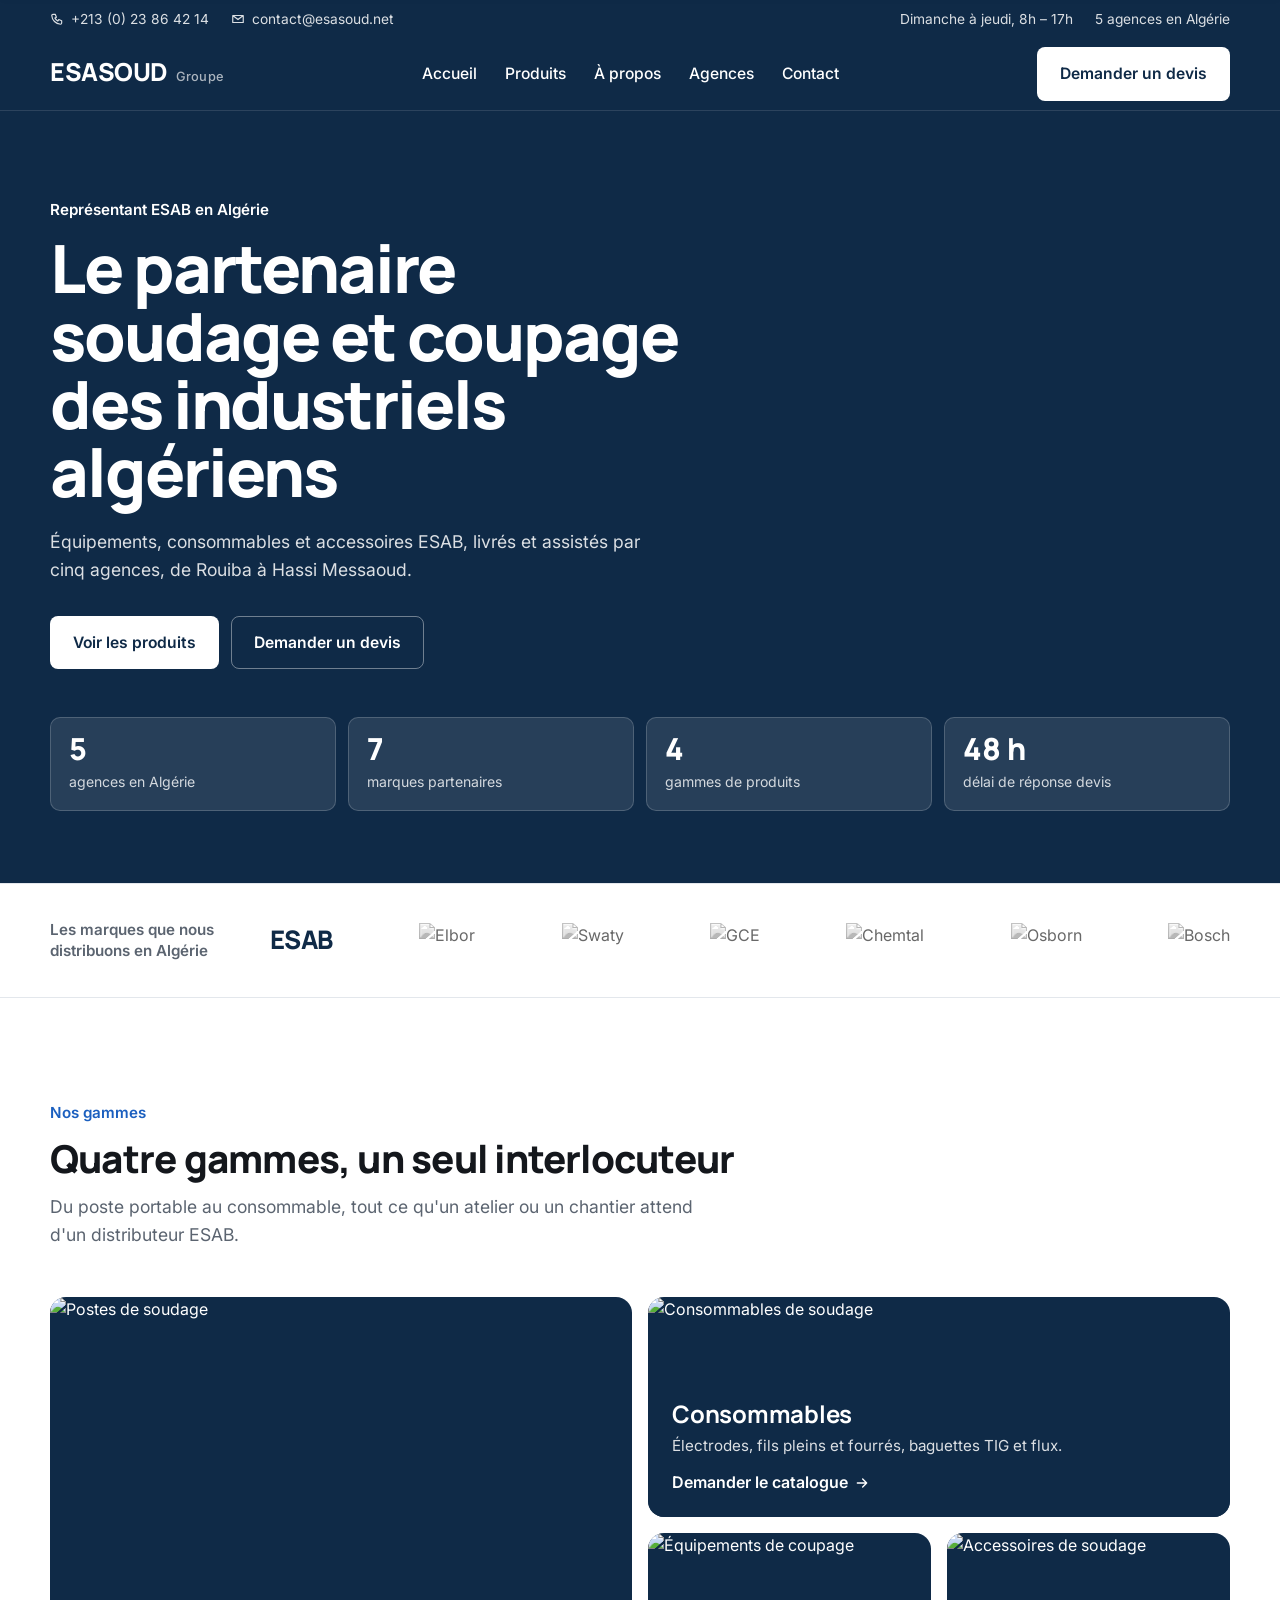
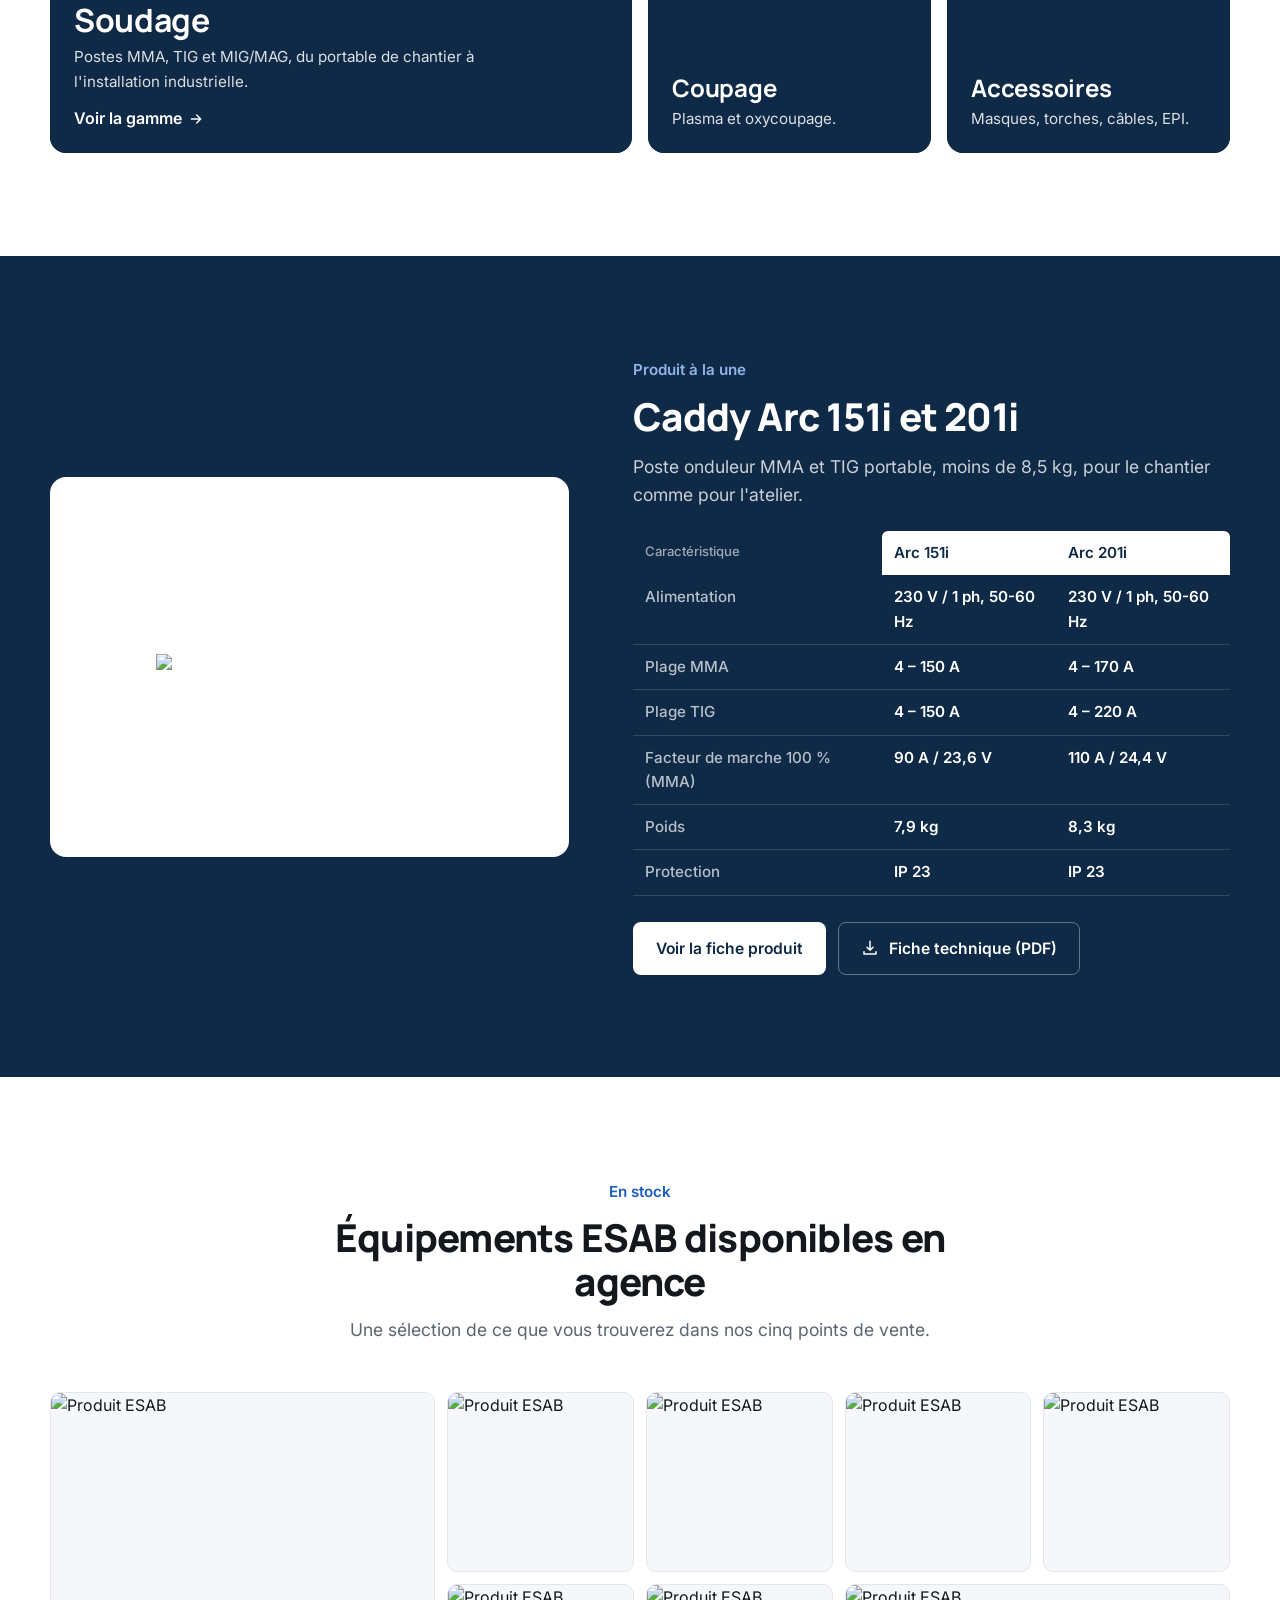
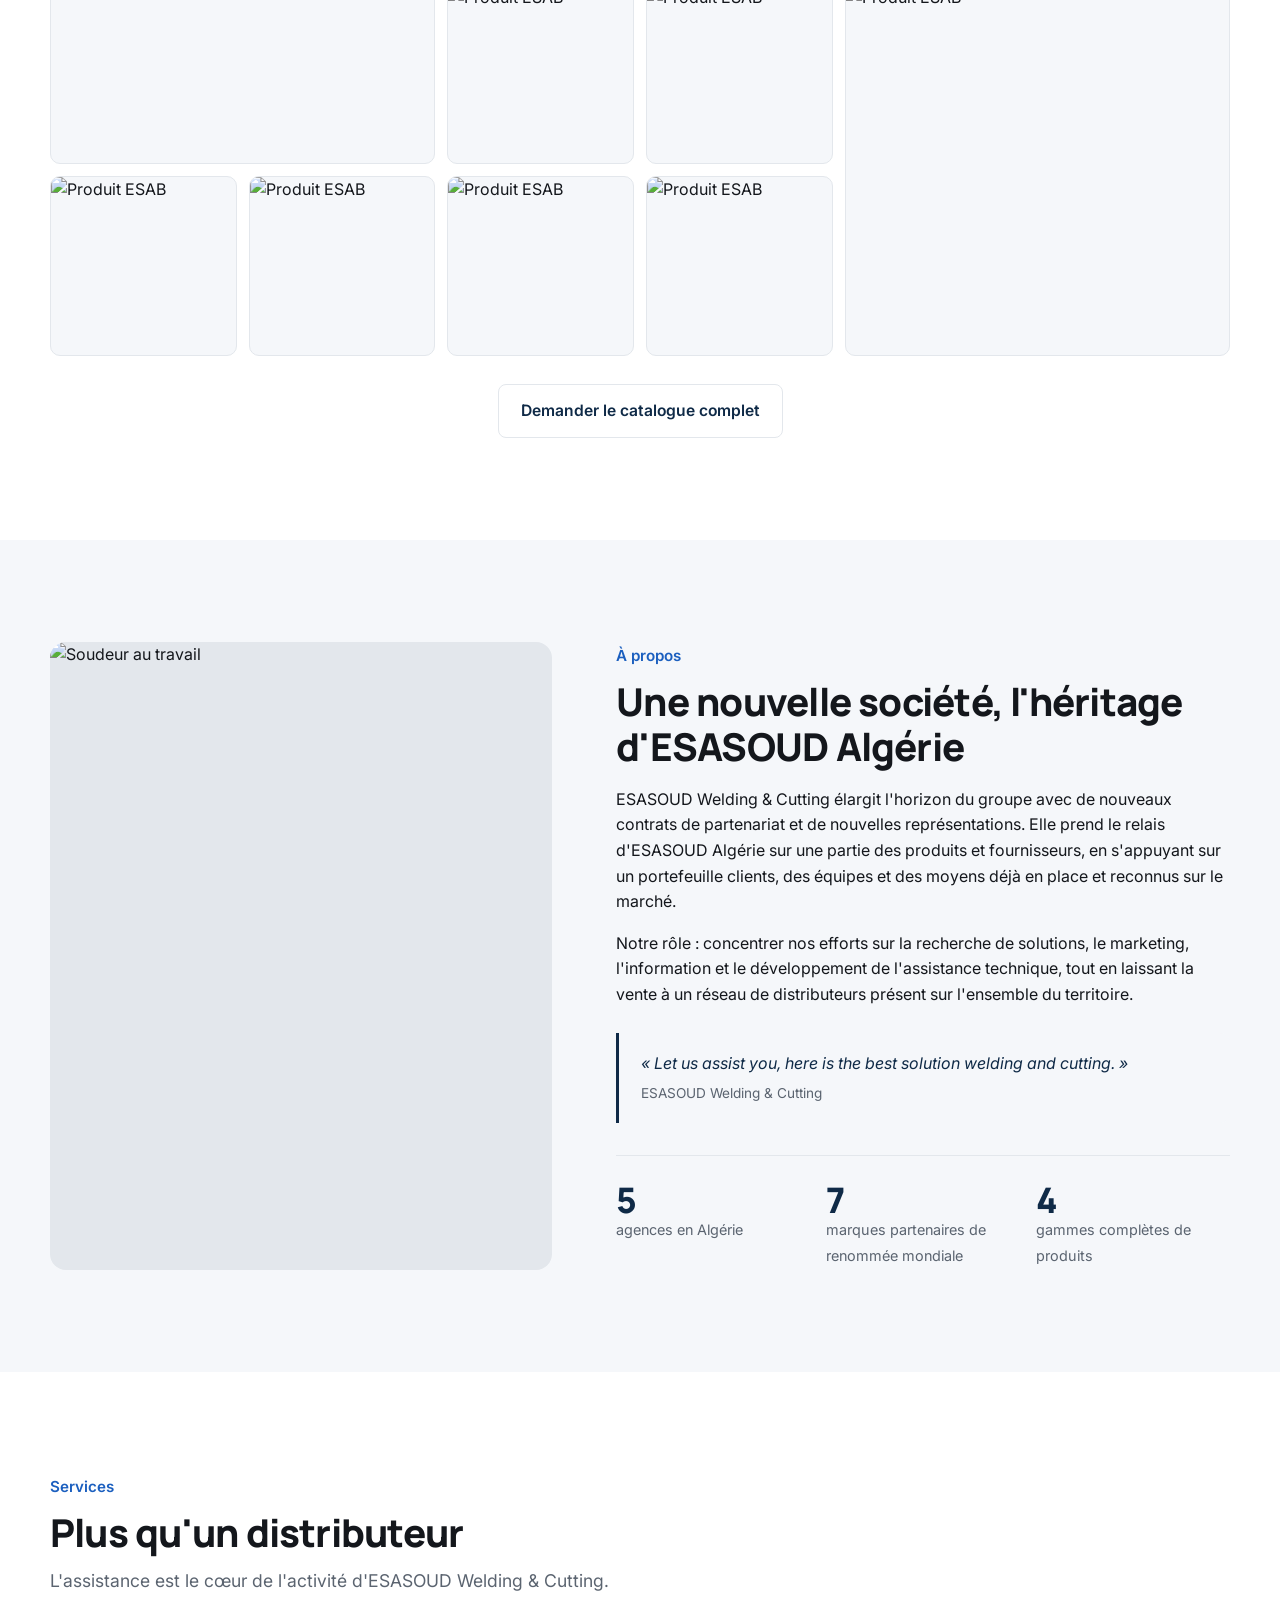
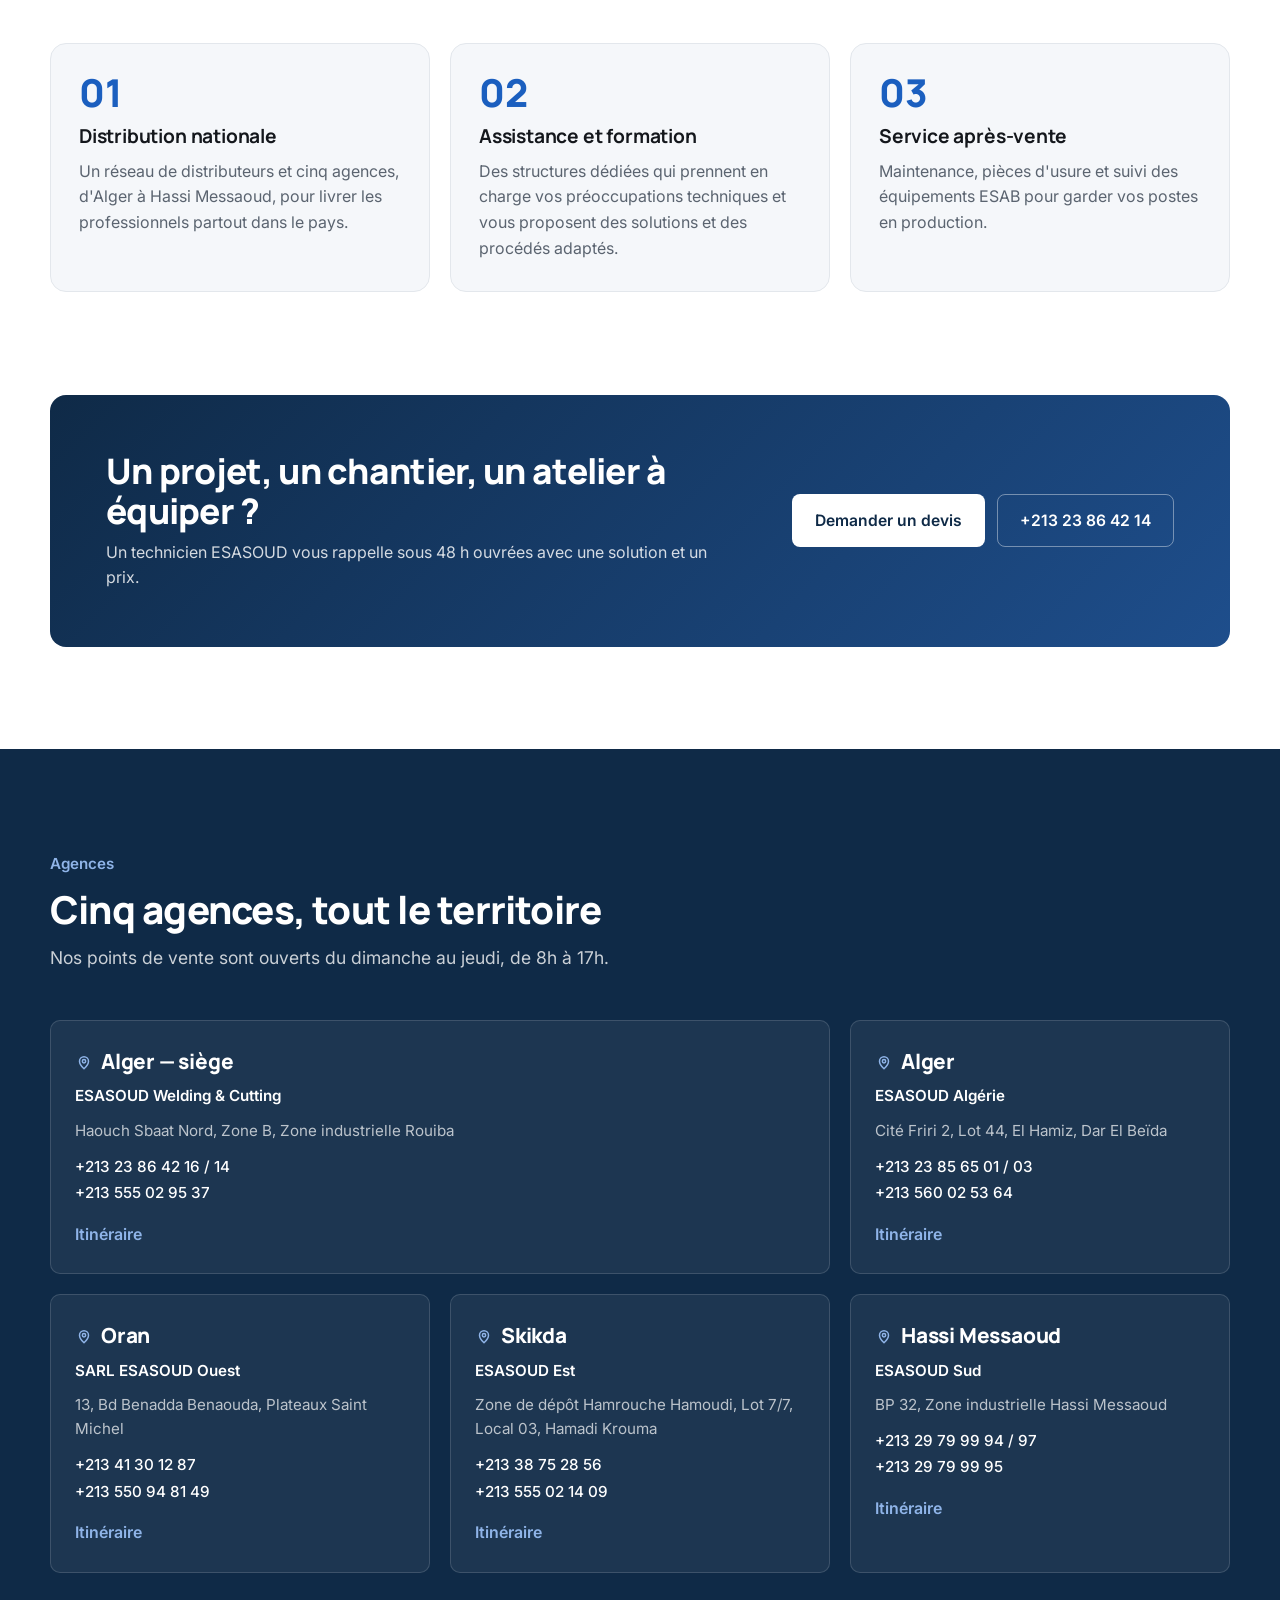
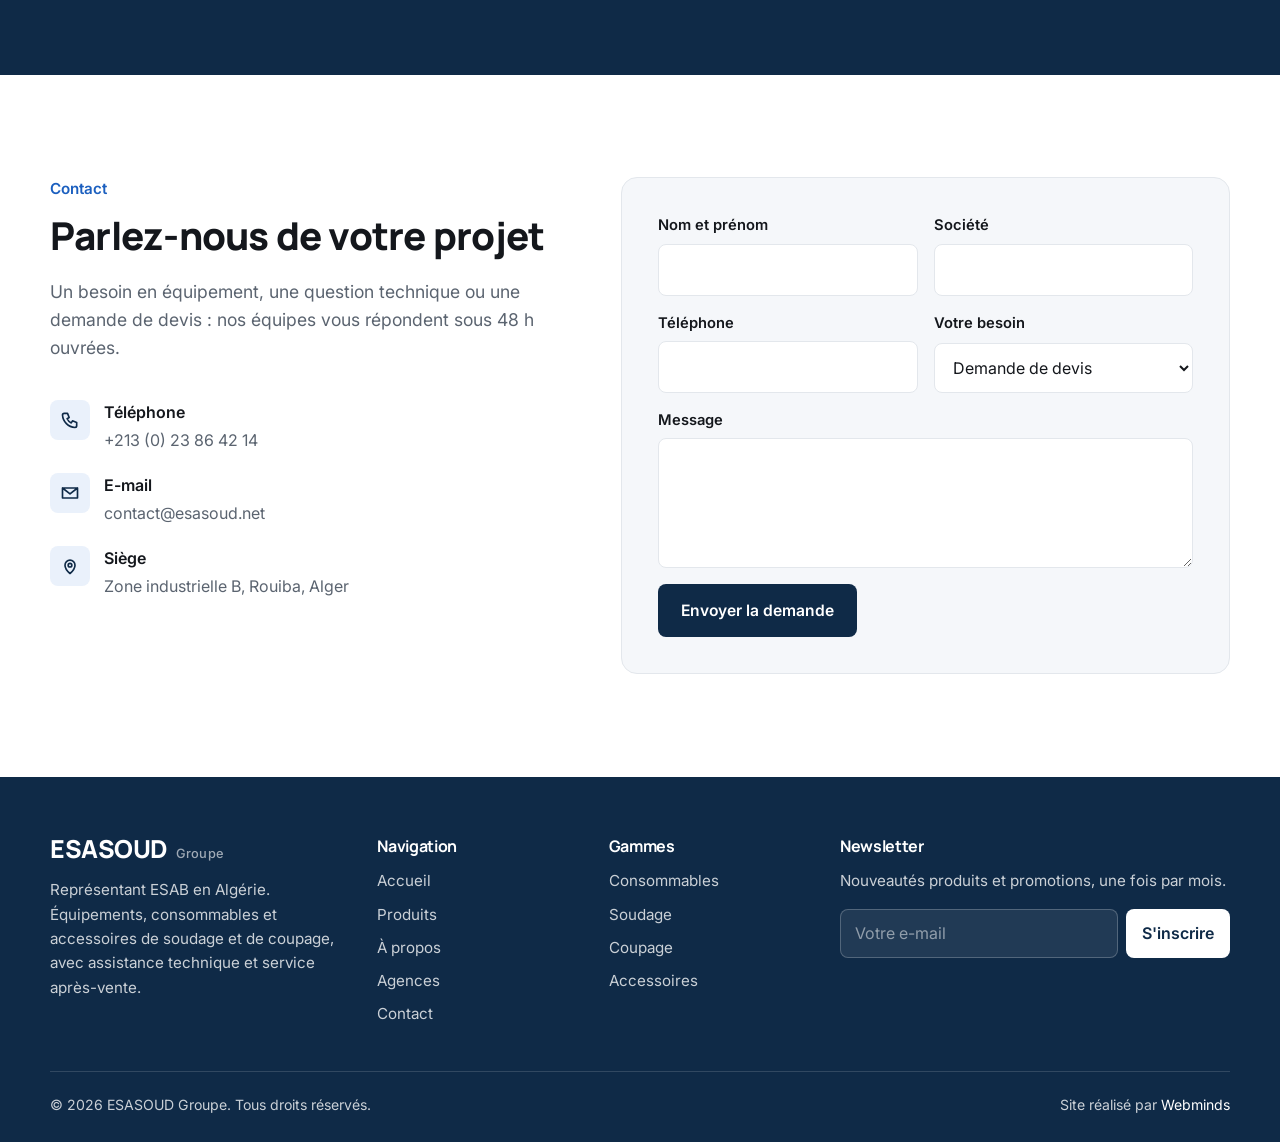
==== index.html @ 7c303739 "Maquette V2 ESASOUD — hero plein écran, bento, contraste" ====
<!DOCTYPE html>
<html lang="fr">
<head>
  <meta charset="UTF-8">
  <meta name="viewport" content="width=device-width, initial-scale=1">
  <meta name="referrer" content="no-referrer">
  <title>ESASOUD Welding &amp; Cutting — Représentant ESAB en Algérie</title>
  <meta name="description" content="ESASOUD Welding & Cutting, représentant ESAB en Algérie : équipements, consommables et accessoires de soudage et de coupage. Cinq agences à Alger, Oran, Skikda et Hassi Messaoud.">
  <link rel="preconnect" href="https://fonts.googleapis.com">
  <link rel="preconnect" href="https://fonts.gstatic.com" crossorigin>
  <link href="https://fonts.googleapis.com/css2?family=Manrope:wght@600;700;800&family=Inter:wght@400;500;600&display=swap" rel="stylesheet">
  <link rel="stylesheet" href="assets/css/style.css">
</head>
<body>

  <!-- Top bar -->
  <div class="topbar">
    <div class="container">
      <div class="topbar-left">
        <a href="tel:+21323864214">
          <svg viewBox="0 0 24 24"><path d="M5 4h4l2 5-2.5 1.5a11 11 0 0 0 5 5L15 13l5 2v4a2 2 0 0 1-2 2A16 16 0 0 1 3 6a2 2 0 0 1 2-2z"/></svg>
          +213 (0) 23 86 42 14
        </a>
        <a class="hide-m" href="mailto:contact@esasoud.net">
          <svg viewBox="0 0 24 24"><path d="M3 6h18v12H3z M3 6l9 7 9-7"/></svg>
          contact@esasoud.net
        </a>
      </div>
      <div class="topbar-right">
        <span>Dimanche à jeudi, 8h – 17h</span>
        <a href="#agences">5 agences en Algérie</a>
      </div>
    </div>
  </div>

  <!-- Navigation -->
  <header class="nav nav-over" id="nav">
    <div class="container">
      <a class="brand" href="#top">
        <span class="brand-name">ESASOUD</span>
        <span class="brand-tag">Groupe</span>
      </a>
      <ul class="nav-links">
        <li><a href="#top">Accueil</a></li>
        <li><a href="#produits">Produits</a></li>
        <li><a href="#apropos">À propos</a></li>
        <li><a href="#agences">Agences</a></li>
        <li><a href="#contact">Contact</a></li>
      </ul>
      <a class="btn btn-primary nav-cta" href="#contact">Demander un devis</a>
      <button class="burger" id="burger" aria-label="Ouvrir le menu" aria-expanded="false">
        <svg viewBox="0 0 24 24" fill="none" stroke="currentColor" stroke-width="2" stroke-linecap="round"><path d="M4 7h16M4 12h16M4 17h16"/></svg>
      </button>
    </div>
  </header>

  <main id="top">

    <!-- Hero -->
    <section class="hero-full">
      <div class="bg" aria-hidden="true"></div>
      <div class="container hero-reveal">
        <p class="eyebrow">Représentant ESAB en Algérie</p>
        <h1>Le partenaire soudage et coupage des industriels algériens</h1>
        <p class="lead">Équipements, consommables et accessoires ESAB, livrés et assistés par cinq agences, de Rouiba à Hassi Messaoud.</p>
        <div class="hero-actions">
          <a class="btn btn-primary" style="background:#fff;color:var(--navy)" href="#produits">Voir les produits</a>
          <a class="btn btn-outline" style="background:transparent;color:#fff;border-color:rgba(255,255,255,.4)" href="#contact">Demander un devis</a>
        </div>
        <div class="hero-stats">
          <div><strong>5</strong><span>agences en Algérie</span></div>
          <div><strong>7</strong><span>marques partenaires</span></div>
          <div><strong>4</strong><span>gammes de produits</span></div>
          <div><strong>48 h</strong><span>délai de réponse devis</span></div>
        </div>
      </div>
    </section>

    <!-- Brands -->
    <section class="brands" aria-label="Marques distribuées">
      <div class="container">
        <p class="brands-title">Les marques que nous distribuons en Algérie</p>
        <div class="brands-logos">
          <span class="brand-esab">ESAB</span>
          <img src="https://www.esasoud.net/images/partners/elborlogo.png" alt="Elbor" loading="lazy" referrerpolicy="no-referrer">
          <img src="https://www.esasoud.net/images/partners/swaty.png" alt="Swaty" loading="lazy" referrerpolicy="no-referrer">
          <img src="https://www.esasoud.net/images/partners/gce.png" alt="GCE" loading="lazy" referrerpolicy="no-referrer">
          <img src="https://www.esasoud.net/images/partners/chemtal.png" alt="Chemtal" loading="lazy" referrerpolicy="no-referrer">
          <img src="https://www.esasoud.net/images/partners/osborn.png" alt="Osborn" loading="lazy" referrerpolicy="no-referrer">
          <img src="https://www.esasoud.net/images/partners/bosch.png" alt="Bosch" loading="lazy" referrerpolicy="no-referrer">
        </div>
      </div>
    </section>

    <!-- Product ranges -->
    <section class="section" id="produits">
      <div class="container">
        <div class="section-head">
          <p class="eyebrow">Nos gammes</p>
          <h2>Quatre gammes, un seul interlocuteur</h2>
          <p class="lead">Du poste portable au consommable, tout ce qu'un atelier ou un chantier attend d'un distributeur ESAB.</p>
        </div>
        <div class="bento">
          <a class="tile tile-lg" href="produit.html">
            <img src="https://www.esasoud.net/components/com_jshopping/files/img_categories/soudage.jpg" alt="Postes de soudage" loading="lazy" referrerpolicy="no-referrer">
            <div class="tile-body">
              <h3>Soudage</h3>
              <p>Postes MMA, TIG et MIG/MAG, du portable de chantier à l'installation industrielle.</p>
              <span class="link">Voir la gamme <svg viewBox="0 0 24 24" fill="none" stroke="currentColor" stroke-width="2" stroke-linecap="round" stroke-linejoin="round"><path d="M5 12h14m-6-6 6 6-6 6"/></svg></span>
            </div>
          </a>
          <a class="tile tile-w" href="#contact">
            <img src="https://www.esasoud.net/components/com_jshopping/files/img_categories/consomable.jpg" alt="Consommables de soudage" loading="lazy" referrerpolicy="no-referrer">
            <div class="tile-body">
              <h3>Consommables</h3>
              <p>Électrodes, fils pleins et fourrés, baguettes TIG et flux.</p>
              <span class="link">Demander le catalogue <svg viewBox="0 0 24 24" fill="none" stroke="currentColor" stroke-width="2" stroke-linecap="round" stroke-linejoin="round"><path d="M5 12h14m-6-6 6 6-6 6"/></svg></span>
            </div>
          </a>
          <a class="tile" href="#contact">
            <img src="https://www.esasoud.net/components/com_jshopping/files/img_categories/coupage.jpg" alt="Équipements de coupage" loading="lazy" referrerpolicy="no-referrer">
            <div class="tile-body">
              <h3>Coupage</h3>
              <p>Plasma et oxycoupage.</p>
            </div>
          </a>
          <a class="tile" href="#contact">
            <img src="https://www.esasoud.net/components/com_jshopping/files/img_categories/accesoires.jpg" alt="Accessoires de soudage" loading="lazy" referrerpolicy="no-referrer">
            <div class="tile-body">
              <h3>Accessoires</h3>
              <p>Masques, torches, câbles, EPI.</p>
            </div>
          </a>
        </div>
      </div>
    </section>

    <!-- Featured product -->
    <section class="section section-dark featured">
      <div class="container featured-grid">
        <div class="featured-img">
          <img src="https://www.esasoud.net/components/com_jshopping/files/img_products/902474_Caddy_Arc_151i.jpg" alt="Poste de soudage ESAB Caddy Arc 151i" loading="lazy" referrerpolicy="no-referrer">
        </div>
        <div>
          <p class="eyebrow">Produit à la une</p>
          <h2>Caddy Arc 151i et 201i</h2>
          <p class="lead">Poste onduleur MMA et TIG portable, moins de 8,5 kg, pour le chantier comme pour l'atelier.</p>
          <table class="spec">
            <thead>
              <tr><th>Caractéristique</th><th>Arc 151i</th><th>Arc 201i</th></tr>
            </thead>
            <tbody>
              <tr><th>Alimentation</th><td>230 V / 1 ph, 50-60 Hz</td><td>230 V / 1 ph, 50-60 Hz</td></tr>
              <tr><th>Plage MMA</th><td>4 – 150 A</td><td>4 – 170 A</td></tr>
              <tr><th>Plage TIG</th><td>4 – 150 A</td><td>4 – 220 A</td></tr>
              <tr><th>Facteur de marche 100 % (MMA)</th><td>90 A / 23,6 V</td><td>110 A / 24,4 V</td></tr>
              <tr><th>Poids</th><td>7,9 kg</td><td>8,3 kg</td></tr>
              <tr><th>Protection</th><td>IP 23</td><td>IP 23</td></tr>
            </tbody>
          </table>
          <div class="featured-actions">
            <a class="btn btn-primary" href="produit.html">Voir la fiche produit</a>
            <a class="btn btn-outline" href="https://www.esasoud.net/components/com_jshopping/files/demo_products/Caddy____Arc_151i_201i.pdf" target="_blank" rel="noopener">
              <svg viewBox="0 0 24 24" fill="none" stroke="currentColor" stroke-width="2" stroke-linecap="round" stroke-linejoin="round"><path d="M12 3v12m0 0-4-4m4 4 4-4M4 17v3h16v-3"/></svg>
              Fiche technique (PDF)
            </a>
          </div>
        </div>
      </div>
    </section>

    <!-- Gallery -->
    <section class="section" aria-label="Galerie produits">
      <div class="container">
        <div class="section-head center">
          <p class="eyebrow">En stock</p>
          <h2>Équipements ESAB disponibles en agence</h2>
          <p class="lead">Une sélection de ce que vous trouverez dans nos cinq points de vente.</p>
        </div>
        <div class="mosaic">
          <figure class="big"><img src="https://www.esasoud.net/images/cobalt_thumbs/gallery23-44/727/8cc1994dde069571bfe5edf1e7822185.jpg" alt="Produit ESAB" loading="lazy" referrerpolicy="no-referrer"></figure>
          <figure><img src="https://www.esasoud.net/images/cobalt_thumbs/gallery23-44/727/133dc45d6c6a6ee8ace3fd6c18f0c79e.jpg" alt="Produit ESAB" loading="lazy" referrerpolicy="no-referrer"></figure>
          <figure><img src="https://www.esasoud.net/images/cobalt_thumbs/gallery23-43/727/62448a01125cebccfa3512491a345da9.jpg" alt="Produit ESAB" loading="lazy" referrerpolicy="no-referrer"></figure>
          <figure><img src="https://www.esasoud.net/images/cobalt_thumbs/gallery23-43/727/14f0c92ade7d754a98d2b6ddd4fe560a.jpg" alt="Produit ESAB" loading="lazy" referrerpolicy="no-referrer"></figure>
          <figure><img src="https://www.esasoud.net/images/cobalt_thumbs/gallery23-42/727/c9e61645f3f740197afa7fb17bf3d3ad.jpg" alt="Produit ESAB" loading="lazy" referrerpolicy="no-referrer"></figure>
          <figure><img src="https://www.esasoud.net/images/cobalt_thumbs/gallery23-42/727/a46d465cb53412b43c73d9c793083875.jpg" alt="Produit ESAB" loading="lazy" referrerpolicy="no-referrer"></figure>
          <figure><img src="https://www.esasoud.net/images/cobalt_thumbs/gallery23-41/727/d5d9d0e4068673aee603250d1eb43af8.jpg" alt="Produit ESAB" loading="lazy" referrerpolicy="no-referrer"></figure>
          <figure class="big"><img src="https://www.esasoud.net/images/cobalt_thumbs/gallery23-41/727/6479eff8244e3eeb793efa29559f45f7.png" alt="Produit ESAB" loading="lazy" referrerpolicy="no-referrer"></figure>
          <figure><img src="https://www.esasoud.net/images/cobalt_thumbs/gallery23-40/727/49633121e88e2125a7069937885d5163.jpg" alt="Produit ESAB" loading="lazy" referrerpolicy="no-referrer"></figure>
          <figure><img src="https://www.esasoud.net/images/cobalt_thumbs/gallery23-40/727/4510067e63319389d8587e2cb12d4346.jpg" alt="Produit ESAB" loading="lazy" referrerpolicy="no-referrer"></figure>
          <figure><img src="https://www.esasoud.net/images/cobalt_thumbs/gallery23-39/727/fb04791e435ada34da98c5ca40642149.jpg" alt="Produit ESAB" loading="lazy" referrerpolicy="no-referrer"></figure>
          <figure><img src="https://www.esasoud.net/images/cobalt_thumbs/gallery23-39/727/20e17d247276908ce9c879c785afad72.jpg" alt="Produit ESAB" loading="lazy" referrerpolicy="no-referrer"></figure>
        </div>
        <div class="gallery-more"><a class="btn btn-outline" href="#contact">Demander le catalogue complet</a></div>
      </div>
    </section>

    <!-- About -->
    <section class="section section-alt" id="apropos">
      <div class="container about-grid">
        <div class="about-media">
          <img src="https://www.esasoud.net/images/welding_1.jpg" alt="Soudeur au travail" loading="lazy" referrerpolicy="no-referrer">
        </div>
        <div class="about-text">
          <p class="eyebrow">À propos</p>
          <h2>Une nouvelle société, l'héritage d'ESASOUD Algérie</h2>
          <p>ESASOUD Welding &amp; Cutting élargit l'horizon du groupe avec de nouveaux contrats de partenariat et de nouvelles représentations. Elle prend le relais d'ESASOUD Algérie sur une partie des produits et fournisseurs, en s'appuyant sur un portefeuille clients, des équipes et des moyens déjà en place et reconnus sur le marché.</p>
          <p>Notre rôle : concentrer nos efforts sur la recherche de solutions, le marketing, l'information et le développement de l'assistance technique, tout en laissant la vente à un réseau de distributeurs présent sur l'ensemble du territoire.</p>
          <blockquote class="about-quote">
            « Let us assist you, here is the best solution welding and cutting. »
            <span>ESASOUD Welding &amp; Cutting</span>
          </blockquote>
          <div class="about-facts">
            <div><strong>5</strong><span>agences en Algérie</span></div>
            <div><strong>7</strong><span>marques partenaires de renommée mondiale</span></div>
            <div><strong>4</strong><span>gammes complètes de produits</span></div>
          </div>
        </div>
      </div>
    </section>

    <!-- Services -->
    <section class="section">
      <div class="container">
        <div class="section-head">
          <p class="eyebrow">Services</p>
          <h2>Plus qu'un distributeur</h2>
          <p class="lead">L'assistance est le cœur de l'activité d'ESASOUD Welding &amp; Cutting.</p>
        </div>
        <div class="services-v2">
          <div class="service-v2">
            <div class="num">01</div>
            <h3>Distribution nationale</h3>
            <p>Un réseau de distributeurs et cinq agences, d'Alger à Hassi Messaoud, pour livrer les professionnels partout dans le pays.</p>
          </div>
          <div class="service-v2">
            <div class="num">02</div>
            <h3>Assistance et formation</h3>
            <p>Des structures dédiées qui prennent en charge vos préoccupations techniques et vous proposent des solutions et des procédés adaptés.</p>
          </div>
          <div class="service-v2">
            <div class="num">03</div>
            <h3>Service après-vente</h3>
            <p>Maintenance, pièces d'usure et suivi des équipements ESAB pour garder vos postes en production.</p>
          </div>
        </div>
      </div>
    </section>

    <section class="section" style="padding-top:0">
      <div class="container">
        <div class="cta-band">
          <div>
            <h2>Un projet, un chantier, un atelier à équiper ?</h2>
            <p>Un technicien ESASOUD vous rappelle sous 48 h ouvrées avec une solution et un prix.</p>
          </div>
          <div class="actions">
            <a class="btn btn-primary" href="#contact">Demander un devis</a>
            <a class="btn btn-outline" href="tel:+21323864214">+213 23 86 42 14</a>
          </div>
        </div>
      </div>
    </section>

    <!-- Agences -->
    <section class="section section-dark" id="agences">
      <div class="container">
        <div class="section-head">
          <p class="eyebrow">Agences</p>
          <h2>Cinq agences, tout le territoire</h2>
          <p class="lead">Nos points de vente sont ouverts du dimanche au jeudi, de 8h à 17h.</p>
        </div>
        <div class="agences-grid">
          <div class="card agence agence-hq">
            <div class="agence-city"><svg viewBox="0 0 24 24"><path d="M12 21s-6-5.2-6-10a6 6 0 0 1 12 0c0 4.8-6 10-6 10z"/><circle cx="12" cy="11" r="2.2"/></svg>Alger — siège</div>
            <div class="agence-name">ESASOUD Welding &amp; Cutting</div>
            <address>Haouch Sbaat Nord, Zone B, Zone industrielle Rouiba</address>
            <div class="agence-tel">
              <a href="tel:+21323864216">+213 23 86 42 16 / 14</a>
              <a href="tel:+213555029537">+213 555 02 95 37</a>
            </div>
            <a class="link" href="https://www.google.com/maps/search/?api=1&query=Zone+industrielle+Rouiba+Alger" target="_blank" rel="noopener">Itinéraire</a>
          </div>
          <div class="card agence">
            <div class="agence-city"><svg viewBox="0 0 24 24"><path d="M12 21s-6-5.2-6-10a6 6 0 0 1 12 0c0 4.8-6 10-6 10z"/><circle cx="12" cy="11" r="2.2"/></svg>Alger</div>
            <div class="agence-name">ESASOUD Algérie</div>
            <address>Cité Friri 2, Lot 44, El Hamiz, Dar El Beïda</address>
            <div class="agence-tel">
              <a href="tel:+21323856501">+213 23 85 65 01 / 03</a>
              <a href="tel:+213560025364">+213 560 02 53 64</a>
            </div>
            <a class="link" href="https://www.google.com/maps/search/?api=1&query=El+Hamiz+Dar+El+Beida+Alger" target="_blank" rel="noopener">Itinéraire</a>
          </div>
          <div class="card agence">
            <div class="agence-city"><svg viewBox="0 0 24 24"><path d="M12 21s-6-5.2-6-10a6 6 0 0 1 12 0c0 4.8-6 10-6 10z"/><circle cx="12" cy="11" r="2.2"/></svg>Oran</div>
            <div class="agence-name">SARL ESASOUD Ouest</div>
            <address>13, Bd Benadda Benaouda, Plateaux Saint Michel</address>
            <div class="agence-tel">
              <a href="tel:+21341301287">+213 41 30 12 87</a>
              <a href="tel:+213550948149">+213 550 94 81 49</a>
            </div>
            <a class="link" href="https://www.google.com/maps/search/?api=1&query=Bd+Benadda+Benaouda+Oran" target="_blank" rel="noopener">Itinéraire</a>
          </div>
          <div class="card agence">
            <div class="agence-city"><svg viewBox="0 0 24 24"><path d="M12 21s-6-5.2-6-10a6 6 0 0 1 12 0c0 4.8-6 10-6 10z"/><circle cx="12" cy="11" r="2.2"/></svg>Skikda</div>
            <div class="agence-name">ESASOUD Est</div>
            <address>Zone de dépôt Hamrouche Hamoudi, Lot 7/7, Local 03, Hamadi Krouma</address>
            <div class="agence-tel">
              <a href="tel:+21338752856">+213 38 75 28 56</a>
              <a href="tel:+213555021409">+213 555 02 14 09</a>
            </div>
            <a class="link" href="https://www.google.com/maps/search/?api=1&query=Hamadi+Krouma+Skikda" target="_blank" rel="noopener">Itinéraire</a>
          </div>
          <div class="card agence">
            <div class="agence-city"><svg viewBox="0 0 24 24"><path d="M12 21s-6-5.2-6-10a6 6 0 0 1 12 0c0 4.8-6 10-6 10z"/><circle cx="12" cy="11" r="2.2"/></svg>Hassi Messaoud</div>
            <div class="agence-name">ESASOUD Sud</div>
            <address>BP 32, Zone industrielle Hassi Messaoud</address>
            <div class="agence-tel">
              <a href="tel:+21329799994">+213 29 79 99 94 / 97</a>
              <a href="tel:+21329799995">+213 29 79 99 95</a>
            </div>
            <a class="link" href="https://www.google.com/maps/search/?api=1&query=Zone+industrielle+Hassi+Messaoud" target="_blank" rel="noopener">Itinéraire</a>
          </div>
        </div>
      </div>
    </section>

    <!-- Contact -->
    <section class="section" id="contact">
      <div class="container contact-grid">
        <div class="contact-info">
          <div>
            <p class="eyebrow">Contact</p>
            <h2>Parlez-nous de votre projet</h2>
          </div>
          <p class="lead">Un besoin en équipement, une question technique ou une demande de devis : nos équipes vous répondent sous 48 h ouvrées.</p>
          <div class="contact-line">
            <div class="icon"><svg viewBox="0 0 24 24"><path d="M5 4h4l2 5-2.5 1.5a11 11 0 0 0 5 5L15 13l5 2v4a2 2 0 0 1-2 2A16 16 0 0 1 3 6a2 2 0 0 1 2-2z"/></svg></div>
            <div><strong>Téléphone</strong><a href="tel:+21323864214">+213 (0) 23 86 42 14</a></div>
          </div>
          <div class="contact-line">
            <div class="icon"><svg viewBox="0 0 24 24"><path d="M3 6h18v12H3z M3 6l9 7 9-7"/></svg></div>
            <div><strong>E-mail</strong><a href="mailto:contact@esasoud.net">contact@esasoud.net</a></div>
          </div>
          <div class="contact-line">
            <div class="icon"><svg viewBox="0 0 24 24"><path d="M12 21s-6-5.2-6-10a6 6 0 0 1 12 0c0 4.8-6 10-6 10z"/><circle cx="12" cy="11" r="2.2"/></svg></div>
            <div><strong>Siège</strong><span>Zone industrielle B, Rouiba, Alger</span></div>
          </div>
        </div>
        <form class="form" id="contactForm" novalidate>
          <div class="form-fields" style="display: grid; gap: 16px;">
            <div class="form-row">
              <div class="field"><label for="f-nom">Nom et prénom</label><input id="f-nom" name="nom" type="text" required autocomplete="name"></div>
              <div class="field"><label for="f-societe">Société</label><input id="f-societe" name="societe" type="text" autocomplete="organization"></div>
            </div>
            <div class="form-row">
              <div class="field"><label for="f-tel">Téléphone</label><input id="f-tel" name="tel" type="tel" required autocomplete="tel"></div>
              <div class="field">
                <label for="f-besoin">Votre besoin</label>
                <select id="f-besoin" name="besoin">
                  <option>Demande de devis</option>
                  <option>Question technique</option>
                  <option>Service après-vente</option>
                  <option>Devenir distributeur</option>
                </select>
              </div>
            </div>
            <div class="field"><label for="f-msg">Message</label><textarea id="f-msg" name="message" required></textarea></div>
            <div><button class="btn btn-primary" type="submit">Envoyer la demande</button></div>
          </div>
          <div class="form-ok" role="status">Demande envoyée. Un conseiller ESASOUD vous rappelle sous 48 h ouvrées.</div>
        </form>
      </div>
    </section>

  </main>

  <!-- Footer -->
  <footer class="footer">
    <div class="container">
      <div class="footer-grid">
        <div>
          <a class="brand" href="#top"><span class="brand-name">ESASOUD</span><span class="brand-tag">Groupe</span></a>
          <p>Représentant ESAB en Algérie. Équipements, consommables et accessoires de soudage et de coupage, avec assistance technique et service après-vente.</p>
        </div>
        <div>
          <h4>Navigation</h4>
          <ul>
            <li><a href="#top">Accueil</a></li>
            <li><a href="#produits">Produits</a></li>
            <li><a href="#apropos">À propos</a></li>
            <li><a href="#agences">Agences</a></li>
            <li><a href="#contact">Contact</a></li>
          </ul>
        </div>
        <div>
          <h4>Gammes</h4>
          <ul>
            <li><a href="#produits">Consommables</a></li>
            <li><a href="#produits">Soudage</a></li>
            <li><a href="#produits">Coupage</a></li>
            <li><a href="#produits">Accessoires</a></li>
          </ul>
        </div>
        <div>
          <h4>Newsletter</h4>
          <p>Nouveautés produits et promotions, une fois par mois.</p>
          <form class="newsletter" onsubmit="event.preventDefault(); this.querySelector('button').textContent='Inscrit';">
            <input type="email" placeholder="Votre e-mail" aria-label="Votre e-mail" required>
            <button type="submit">S'inscrire</button>
          </form>
        </div>
      </div>
      <div class="footer-bottom">
        <span>© 2026 ESASOUD Groupe. Tous droits réservés.</span>
        <span>Site réalisé par <a href="https://webminds.dz" target="_blank" rel="noopener">Webminds</a></span>
      </div>
    </div>
  </footer>

  <script>
    const nav = document.getElementById('nav');
    const fixed = nav.cloneNode(true);
    fixed.id = 'navFixed'; fixed.classList.remove('nav-over'); fixed.classList.add('nav-fixed', 'is-solid');
    fixed.querySelector('.burger').id = 'burgerFixed';
    document.body.appendChild(fixed);
    const onScroll = () => fixed.classList.toggle('is-visible', window.scrollY > 500);
    onScroll();
    window.addEventListener('scroll', onScroll, { passive: true });
    fixed.querySelector('#burgerFixed').addEventListener('click', () => {
      const open = fixed.classList.toggle('is-open');
    });
    fixed.querySelectorAll('.nav-links a').forEach(a => a.addEventListener('click', () => fixed.classList.remove('is-open')));

    const burger = document.getElementById('burger');
    burger.addEventListener('click', () => {
      const open = nav.classList.toggle('is-open');
      burger.setAttribute('aria-expanded', String(open));
    });
    nav.querySelectorAll('.nav-links a').forEach(a => a.addEventListener('click', () => {
      nav.classList.remove('is-open');
      burger.setAttribute('aria-expanded', 'false');
    }));

    const form = document.getElementById('contactForm');
    form.addEventListener('submit', (e) => {
      e.preventDefault();
      if (!form.checkValidity()) { form.reportValidity(); return; }
      form.classList.add('is-sent');
    });
  </script>
</body>
</html>
---- assets/css/style.css ----
/* ------------------------------------------------------------
   Tokens
   ------------------------------------------------------------ */
:root {
  --navy: #0F2A47;
  --navy-700: #163B63;
  --blue: #1B5FBF;
  --blue-50: #EAF1FB;
  --ink: #14171C;
  --muted: #5B6470;
  --line: #E3E7EC;
  --bg: #FFFFFF;
  --bg-alt: #F5F7FA;
  --ok: #1F8A4C;

  --head: "Manrope", "Segoe UI", Arial, sans-serif;
  --body: "Inter", "Segoe UI", Arial, sans-serif;

  --container: 1180px;
  --gutter: clamp(20px, 4vw, 40px);
  --r: 10px;
  --r-lg: 16px;
  --shadow: 0 1px 2px rgba(16,24,40,0.05), 0 1px 3px rgba(16,24,40,0.04);
}

*, *::before, *::after { box-sizing: border-box; }
html { scroll-behavior: smooth; }
@media (prefers-reduced-motion: reduce) {
  html { scroll-behavior: auto; }
  *, *::before, *::after { animation: none !important; transition: none !important; }
}
body {
  margin: 0;
  font-family: var(--body);
  font-size: 16px;
  line-height: 1.6;
  color: var(--ink);
  background: var(--bg);
  -webkit-font-smoothing: antialiased;
}
img { display: block; max-width: 100%; }
a { color: inherit; }
button { font: inherit; cursor: pointer; }
:focus-visible { outline: 2px solid var(--blue); outline-offset: 3px; }

h1, h2, h3, h4 { font-family: var(--head); margin: 0; line-height: 1.15; letter-spacing: -0.02em; font-weight: 800; }
h2 { font-size: clamp(1.9rem, 3vw, 2.5rem); }
h3 { font-size: 1.2rem; font-weight: 700; letter-spacing: -0.01em; }
p { margin: 0 0 1em; }
.lead { font-size: 1.1rem; color: var(--muted); max-width: 62ch; }

.container { width: min(var(--container), 100% - 2 * var(--gutter)); margin-inline: auto; }
.section { padding-block: clamp(64px, 8vw, 104px); }
.section-alt { background: var(--bg-alt); }
.section-head { display: grid; gap: 12px; margin-bottom: clamp(32px, 4vw, 48px); max-width: 70ch; }
.section-head p { margin: 0; }
.section-head.center { margin-inline: auto; text-align: center; }
.section-head.center .lead { margin-inline: auto; }

/* Buttons */
.btn {
  display: inline-flex; align-items: center; justify-content: center; gap: 10px;
  padding: 13px 22px; border-radius: 8px;
  font-weight: 600; font-size: 0.98rem; text-decoration: none; border: 1px solid transparent;
  transition: background-color .15s ease, border-color .15s ease, color .15s ease;
}
.btn-primary { background: var(--navy); color: #fff; }
.btn-primary:hover { background: var(--navy-700); }
.btn-outline { background: #fff; color: var(--navy); border-color: var(--line); }
.btn-outline:hover { border-color: var(--navy); }
.btn-white { background: #fff; color: var(--navy); }
.btn-white:hover { background: var(--blue-50); }
.btn svg { width: 18px; height: 18px; }

.link { font-weight: 600; color: var(--blue); text-decoration: none; display: inline-flex; align-items: center; gap: 6px; }
.link:hover { text-decoration: underline; }
.link svg { width: 16px; height: 16px; }

.eyebrow { font-weight: 600; color: var(--blue); font-size: 0.95rem; margin: 0 0 12px; }

/* ------------------------------------------------------------
   Top bar + nav
   ------------------------------------------------------------ */
.topbar { background: var(--navy); color: rgba(255,255,255,0.85); font-size: 0.86rem; }
.topbar .container { display: flex; justify-content: space-between; align-items: center; min-height: 38px; gap: 16px; }
.topbar-left, .topbar-right { display: flex; gap: 22px; align-items: center; }
.topbar a { text-decoration: none; display: inline-flex; align-items: center; gap: 7px; }
.topbar a:hover { color: #fff; }
.topbar svg { width: 14px; height: 14px; stroke: currentColor; stroke-width: 2; fill: none; stroke-linecap: round; stroke-linejoin: round; }
@media (max-width: 760px) { .topbar-right, .topbar-left .hide-m { display: none; } }

.nav { position: sticky; top: 0; z-index: 50; background: #fff; border-bottom: 1px solid var(--line); }
.nav.is-solid { box-shadow: 0 2px 12px rgba(16,24,40,0.06); }
.nav .container { display: flex; align-items: center; justify-content: space-between; min-height: 72px; gap: 24px; }
.brand { display: inline-flex; align-items: baseline; gap: 8px; text-decoration: none; color: var(--navy); }
.brand-name { font-family: var(--head); font-weight: 800; font-size: 1.55rem; letter-spacing: -0.02em; line-height: 1; }
.brand-tag { font-size: 0.8rem; font-weight: 500; color: var(--muted); letter-spacing: 0.02em; }
.nav-links { display: flex; gap: 28px; list-style: none; margin: 0; padding: 0; }
.nav-links a { font-weight: 500; font-size: 0.98rem; text-decoration: none; color: var(--ink); padding: 6px 0; }
.nav-links a:hover { color: var(--blue); }
.nav-cta { display: inline-flex; }
.burger { display: none; background: none; border: 0; color: var(--navy); padding: 8px; }
.burger svg { width: 26px; height: 26px; }
@media (max-width: 900px) {
  .nav-links, .nav-cta { display: none; }
  .burger { display: inline-flex; }
  .nav.is-open .nav-links {
    display: flex; flex-direction: column; gap: 0;
    position: absolute; left: 0; right: 0; top: 100%;
    background: #fff; padding: 8px var(--gutter) 20px; border-bottom: 1px solid var(--line);
    box-shadow: 0 12px 24px rgba(16,24,40,0.08);
  }
  .nav.is-open .nav-links a { display: block; padding: 14px 0; border-bottom: 1px solid var(--line); font-size: 1.05rem; }
  .nav.is-open .nav-links li:last-child a { border-bottom: 0; }
}

/* ------------------------------------------------------------
   Hero
   ------------------------------------------------------------ */
.hero { padding-block: clamp(48px, 7vw, 96px) clamp(40px, 6vw, 80px); background: linear-gradient(180deg, var(--bg-alt) 0%, #fff 100%); }
.hero-grid { display: grid; grid-template-columns: 1.05fr 1fr; gap: clamp(32px, 5vw, 72px); align-items: center; }
.hero h1 { font-size: clamp(2.3rem, 4.6vw, 3.6rem); color: var(--navy); margin-bottom: 20px; max-width: 16ch; }
.hero p.lead { margin-bottom: 30px; }
.hero-actions { display: flex; flex-wrap: wrap; gap: 12px; margin-bottom: 34px; }
.hero-trust { display: flex; flex-wrap: wrap; gap: 10px 28px; list-style: none; margin: 0; padding: 0; color: var(--muted); font-size: 0.95rem; }
.hero-trust li { display: inline-flex; align-items: center; gap: 8px; }
.hero-trust svg { width: 18px; height: 18px; stroke: var(--ok); stroke-width: 2.4; fill: none; stroke-linecap: round; stroke-linejoin: round; }
.hero-media { position: relative; }
.hero-media img { width: 100%; aspect-ratio: 5 / 4; object-fit: cover; border-radius: var(--r-lg); background: var(--line); }
.hero-card {
  position: absolute; left: 24px; bottom: 24px; right: 24px;
  background: #fff; border-radius: var(--r); padding: 16px 18px;
  box-shadow: 0 10px 30px rgba(16,24,40,0.12);
  display: grid; grid-template-columns: repeat(3, 1fr); gap: 12px;
}
.hero-card strong { display: block; font-family: var(--head); font-weight: 800; font-size: 1.5rem; color: var(--navy); line-height: 1; }
.hero-card span { font-size: 0.82rem; color: var(--muted); }
.hero-reveal > * { opacity: 0; transform: translateY(14px); animation: rise .6s cubic-bezier(.2,.7,.2,1) forwards; }
.hero-reveal > *:nth-child(2) { animation-delay: .08s; }
.hero-reveal > *:nth-child(3) { animation-delay: .16s; }
.hero-reveal > *:nth-child(4) { animation-delay: .24s; }
.hero-reveal > *:nth-child(5) { animation-delay: .32s; }
@keyframes rise { to { opacity: 1; transform: none; } }
@media (max-width: 900px) {
  .hero-grid { grid-template-columns: 1fr; }
  .hero-card { position: static; margin-top: 14px; box-shadow: var(--shadow); border: 1px solid var(--line); }
}

/* ------------------------------------------------------------
   Brands
   ------------------------------------------------------------ */
.brands { padding-block: 36px; border-top: 1px solid var(--line); border-bottom: 1px solid var(--line); }
.brands .container { display: grid; grid-template-columns: auto 1fr; gap: 40px; align-items: center; }
.brands-title { font-weight: 600; color: var(--muted); font-size: 0.95rem; max-width: 18ch; line-height: 1.35; margin: 0; }
.brands-logos { display: flex; flex-wrap: wrap; align-items: center; justify-content: space-between; gap: 22px 32px; }
.brands-logos img { height: 36px; width: auto; filter: grayscale(1); opacity: .65; transition: opacity .15s ease, filter .15s ease; }
.brands-logos img:hover { filter: none; opacity: 1; }
.brand-esab { font-family: var(--head); font-weight: 800; font-size: 1.6rem; color: var(--navy); letter-spacing: -0.02em; }
@media (max-width: 760px) {
  .brands .container { grid-template-columns: 1fr; gap: 18px; }
  .brands-logos { justify-content: flex-start; }
  .brands-logos img { height: 28px; }
}

/* ------------------------------------------------------------
   Cards (ranges, services, agencies)
   ------------------------------------------------------------ */
.card { background: #fff; border: 1px solid var(--line); border-radius: var(--r); box-shadow: var(--shadow); }

.ranges-grid { display: grid; grid-template-columns: repeat(4, 1fr); gap: 20px; }
.range { text-decoration: none; color: var(--ink); overflow: hidden; display: grid; grid-template-rows: auto 1fr; transition: border-color .15s ease, transform .15s ease; }
.range:hover { border-color: var(--navy); }
.range-img { aspect-ratio: 4 / 3; background: var(--bg-alt); overflow: hidden; }
.range-img img { width: 100%; height: 100%; object-fit: cover; }
.range-body { padding: 20px 20px 22px; display: grid; gap: 8px; align-content: start; }
.range-body p { color: var(--muted); font-size: 0.95rem; margin: 0; }
.range-body .link { margin-top: 6px; }
@media (max-width: 1000px) { .ranges-grid { grid-template-columns: repeat(2, 1fr); } }
@media (max-width: 520px) { .ranges-grid { grid-template-columns: 1fr; } }

/* ------------------------------------------------------------
   Featured product
   ------------------------------------------------------------ */
.featured-grid { display: grid; grid-template-columns: 1fr 1.15fr; gap: clamp(32px, 5vw, 72px); align-items: center; }
.featured-img { background: #fff; border: 1px solid var(--line); border-radius: var(--r-lg); padding: 40px; display: grid; place-items: center; min-height: 380px; }
.featured-img img { max-height: 440px; width: auto; }
.featured h2 { margin-bottom: 14px; }
.spec { width: 100%; border-collapse: collapse; margin: 22px 0 26px; font-size: 0.95rem; }
.spec th, .spec td { text-align: left; padding: 10px 12px; border-bottom: 1px solid var(--line); vertical-align: top; }
.spec thead th { background: var(--navy); color: #fff; font-weight: 600; border: 0; }
.spec thead th:first-child { background: transparent; color: var(--muted); font-size: 0.82rem; font-weight: 500; }
.spec thead th:nth-child(2) { border-radius: 6px 0 0 0; }
.spec thead th:last-child { border-radius: 0 6px 0 0; }
.spec tbody th { font-weight: 500; color: var(--muted); }
.spec td { font-weight: 600; }
.featured-actions { display: flex; flex-wrap: wrap; gap: 12px; }
@media (max-width: 900px) { .featured-grid { grid-template-columns: 1fr; } .featured-img { min-height: 260px; padding: 24px; } }

/* ------------------------------------------------------------
   Gallery grid
   ------------------------------------------------------------ */
.gallery-grid { display: grid; grid-template-columns: repeat(4, 1fr); gap: 16px; }
.gallery-grid figure { margin: 0; aspect-ratio: 1; border-radius: var(--r); overflow: hidden; background: var(--bg-alt); border: 1px solid var(--line); }
.gallery-grid img { width: 100%; height: 100%; object-fit: cover; }
.gallery-more { margin-top: 28px; text-align: center; }
@media (max-width: 900px) { .gallery-grid { grid-template-columns: repeat(3, 1fr); } }
@media (max-width: 560px) { .gallery-grid { grid-template-columns: repeat(2, 1fr); gap: 10px; } }

/* ------------------------------------------------------------
   About
   ------------------------------------------------------------ */
.about-grid { display: grid; grid-template-columns: 0.9fr 1.1fr; gap: clamp(32px, 5vw, 80px); align-items: center; }
.about-media img { width: 100%; aspect-ratio: 4 / 5; object-fit: cover; border-radius: var(--r-lg); background: var(--line); }
.about-text h2 { margin-bottom: 18px; }
.about-text p { max-width: 62ch; }
.about-quote { margin: 26px 0 0; padding: 18px 22px; border-left: 3px solid var(--navy); background: var(--bg-alt); border-radius: 0 var(--r) var(--r) 0; font-style: italic; color: var(--navy); }
.about-quote span { display: block; font-style: normal; font-size: 0.85rem; color: var(--muted); margin-top: 6px; }
.about-facts { display: grid; grid-template-columns: repeat(3, 1fr); gap: 16px; margin-top: 32px; padding-top: 26px; border-top: 1px solid var(--line); }
.about-facts strong { display: block; font-family: var(--head); font-size: 2.2rem; font-weight: 800; line-height: 1; color: var(--navy); }
.about-facts span { font-size: 0.9rem; color: var(--muted); }
@media (max-width: 900px) { .about-grid { grid-template-columns: 1fr; } }
@media (max-width: 520px) { .about-facts { grid-template-columns: 1fr 1fr; } }

/* ------------------------------------------------------------
   Services
   ------------------------------------------------------------ */
.services-grid { display: grid; grid-template-columns: repeat(3, 1fr); gap: 20px; }
.service { padding: 28px 26px 30px; display: grid; gap: 12px; align-content: start; }
.service .icon { width: 48px; height: 48px; border-radius: 10px; background: var(--blue-50); display: grid; place-items: center; }
.service svg { width: 24px; height: 24px; stroke: var(--navy); stroke-width: 1.9; fill: none; stroke-linecap: round; stroke-linejoin: round; }
.service p { margin: 0; color: var(--muted); font-size: 0.97rem; }
@media (max-width: 900px) { .services-grid { grid-template-columns: 1fr; } }

/* ------------------------------------------------------------
   Agences
   ------------------------------------------------------------ */
.agences-grid { display: grid; grid-template-columns: repeat(3, 1fr); gap: 20px; }
.agence { padding: 24px 24px 26px; display: grid; gap: 6px; align-content: start; }
.agence-city { display: flex; align-items: center; gap: 8px; font-family: var(--head); font-size: 1.3rem; font-weight: 800; color: var(--navy); letter-spacing: -0.01em; }
.agence-city svg { width: 18px; height: 18px; stroke: var(--blue); stroke-width: 2; fill: none; stroke-linecap: round; stroke-linejoin: round; flex: none; }
.agence-name { font-weight: 600; font-size: 0.95rem; }
.agence address { font-style: normal; color: var(--muted); font-size: 0.95rem; margin-block: 4px 6px; }
.agence-tel { display: grid; gap: 2px; }
.agence-tel a { text-decoration: none; font-weight: 500; font-size: 0.95rem; }
.agence-tel a:hover { color: var(--blue); }
.agence .link { margin-top: 10px; }
@media (min-width: 601px) { .agence-hq { grid-column: span 2; } }
@media (max-width: 1000px) { .agences-grid { grid-template-columns: repeat(2, 1fr); } }
@media (max-width: 600px) { .agences-grid { grid-template-columns: 1fr; } }

/* ------------------------------------------------------------
   Contact
   ------------------------------------------------------------ */
.contact-grid { display: grid; grid-template-columns: 1fr 1.2fr; gap: clamp(32px, 5vw, 80px); }
.contact-info { display: grid; gap: 20px; align-content: start; }
.contact-line { display: flex; gap: 14px; align-items: start; }
.contact-line .icon { width: 40px; height: 40px; border-radius: 8px; background: var(--blue-50); display: grid; place-items: center; flex: none; }
.contact-line svg { width: 20px; height: 20px; stroke: var(--navy); stroke-width: 2; fill: none; stroke-linecap: round; stroke-linejoin: round; }
.contact-line strong { display: block; font-weight: 600; margin-bottom: 2px; }
.contact-line a { text-decoration: none; color: var(--muted); }
.contact-line a:hover { color: var(--blue); }
.contact-line div > span { color: var(--muted); }
.form { background: var(--bg-alt); border: 1px solid var(--line); border-radius: var(--r-lg); padding: clamp(22px, 3vw, 36px); display: grid; gap: 16px; }
.form-row { display: grid; grid-template-columns: 1fr 1fr; gap: 16px; }
.field { display: grid; gap: 6px; }
.field label { font-weight: 600; font-size: 0.92rem; }
.field input, .field select, .field textarea { font: inherit; padding: 12px 14px; border: 1px solid var(--line); border-radius: 8px; background: #fff; color: var(--ink); width: 100%; }
.field textarea { min-height: 130px; resize: vertical; }
.field input:focus, .field select:focus, .field textarea:focus { outline: 2px solid var(--blue); outline-offset: 0; border-color: var(--blue); }
.form-ok { display: none; background: var(--navy); color: #fff; padding: 16px 18px; border-radius: 8px; }
.form.is-sent .form-ok { display: block; }
.form.is-sent .form-fields { display: none; }
@media (max-width: 900px) { .contact-grid { grid-template-columns: 1fr; } }
@media (max-width: 560px) { .form-row { grid-template-columns: 1fr; } }

/* ------------------------------------------------------------
   Footer
   ------------------------------------------------------------ */
.footer { background: var(--navy); color: rgba(255,255,255,0.78); padding-block: 60px 26px; }
.footer-grid { display: grid; grid-template-columns: 1.5fr 1fr 1fr 1.4fr; gap: 40px; padding-bottom: 44px; border-bottom: 1px solid rgba(255,255,255,0.14); }
.footer .brand { color: #fff; margin-bottom: 14px; }
.footer .brand-tag { color: rgba(255,255,255,0.6); }
.footer p { font-size: 0.95rem; max-width: 40ch; }
.footer h4 { color: #fff; font-size: 1rem; font-weight: 700; margin-bottom: 14px; }
.footer ul { list-style: none; margin: 0; padding: 0; display: grid; gap: 9px; font-size: 0.95rem; }
.footer ul a { text-decoration: none; }
.footer ul a:hover { color: #fff; }
.newsletter { display: flex; gap: 8px; margin-top: 6px; }
.newsletter input { flex: 1; min-width: 0; font: inherit; padding: 11px 14px; border: 1px solid rgba(255,255,255,0.22); border-radius: 8px; background: rgba(255,255,255,0.08); color: #fff; }
.newsletter input::placeholder { color: rgba(255,255,255,0.5); }
.newsletter button { background: #fff; color: var(--navy); border: 0; border-radius: 8px; padding: 0 16px; font-weight: 600; }
.footer-bottom { display: flex; flex-wrap: wrap; justify-content: space-between; gap: 12px; padding-top: 22px; font-size: 0.88rem; }
.footer-bottom a { text-decoration: none; color: #fff; }
@media (max-width: 900px) { .footer-grid { grid-template-columns: 1fr 1fr; } }
@media (max-width: 560px) { .footer-grid { grid-template-columns: 1fr; } }
/* ------------------------------------------------------------
   Product page
   ------------------------------------------------------------ */
.crumbs { padding-block: 18px; font-size: 0.9rem; color: var(--muted); }
.crumbs ol { list-style: none; margin: 0; padding: 0; display: flex; flex-wrap: wrap; gap: 6px 10px; }
.crumbs li + li::before { content: "/"; margin-right: 10px; color: var(--line); }
.crumbs a { text-decoration: none; }
.crumbs a:hover { color: var(--blue); }
.crumbs li:last-child { color: var(--ink); font-weight: 500; }

.product { padding-block: 12px clamp(56px, 7vw, 88px); }
.product-grid { display: grid; grid-template-columns: 1fr 1fr; gap: clamp(32px, 5vw, 72px); align-items: start; }
.product-media { position: sticky; top: 92px; }
.product-media .frame { background: #fff; border: 1px solid var(--line); border-radius: var(--r-lg); padding: clamp(24px, 4vw, 56px); display: grid; place-items: center; min-height: 420px; }
.product-media img { max-height: 520px; width: auto; }
.product-badges { display: flex; flex-wrap: wrap; gap: 8px; margin-top: 14px; }
.badge { font-size: 0.85rem; font-weight: 600; padding: 6px 12px; border-radius: 999px; background: var(--bg-alt); border: 1px solid var(--line); color: var(--ink); }
.badge-navy { background: var(--navy); border-color: var(--navy); color: #fff; }

.product h1 { font-size: clamp(2.1rem, 4vw, 3rem); color: var(--navy); margin-bottom: 14px; }
.product .lead { margin-bottom: 24px; }

.keyfacts { display: grid; grid-template-columns: repeat(4, 1fr); gap: 12px; margin-bottom: 24px; }
.keyfacts div { background: var(--bg-alt); border: 1px solid var(--line); border-radius: var(--r); padding: 14px 14px 15px; }
.keyfacts strong { display: block; font-family: var(--head); font-size: 1.3rem; font-weight: 800; line-height: 1.1; color: var(--navy); white-space: nowrap; letter-spacing: -0.01em; }
.keyfacts span { font-size: 0.8rem; color: var(--muted); }

.variants { display: grid; grid-template-columns: 1fr 1fr; gap: 12px; margin-bottom: 22px; }
.variant { background: #fff; padding: 14px 16px; border-radius: var(--r); border: 1px solid var(--line); cursor: pointer; display: grid; gap: 3px; text-align: left; transition: border-color .15s ease, background-color .15s ease; }
.variant:hover { border-color: var(--navy); }
.variant.is-active { border-color: var(--navy); background: var(--blue-50); box-shadow: inset 0 0 0 1px var(--navy); }
.variant strong { font-family: var(--head); font-size: 1.05rem; font-weight: 800; color: var(--navy); }
.variant span { font-size: 0.88rem; color: var(--muted); }

.product-actions { display: flex; flex-wrap: wrap; gap: 12px; margin-bottom: 18px; }
.availability { display: flex; flex-wrap: wrap; align-items: center; gap: 6px 10px; color: var(--muted); font-size: 0.95rem; }
.availability::before { content: ""; width: 9px; height: 9px; background: var(--ok); border-radius: 50%; flex: none; }

.highlights { margin-top: 36px; display: grid; gap: 12px; }
.highlight { display: grid; grid-template-columns: 44px 1fr; gap: 14px; align-items: start; background: #fff; border: 1px solid var(--line); border-radius: var(--r); padding: 16px 18px; }
.highlight .icon { width: 44px; height: 44px; border-radius: 10px; background: var(--blue-50); display: grid; place-items: center; }
.highlight svg { width: 22px; height: 22px; stroke: var(--navy); stroke-width: 1.9; fill: none; stroke-linecap: round; stroke-linejoin: round; }
.highlight h3 { font-size: 1.05rem; margin-bottom: 3px; }
.highlight p { margin: 0; color: var(--muted); font-size: 0.93rem; }

.specs-grid { display: grid; grid-template-columns: 2fr 1fr; gap: clamp(32px, 5vw, 72px); align-items: start; }
.spec-full { width: 100%; border-collapse: separate; border-spacing: 0; font-size: 0.94rem; background: #fff; border: 1px solid var(--line); border-radius: var(--r); overflow: hidden; }
.spec-full th, .spec-full td { text-align: left; padding: 11px 14px; border-bottom: 1px solid var(--line); vertical-align: top; }
.spec-full thead th { background: var(--navy); color: #fff; font-weight: 600; border: 0; }
.spec-full thead th:first-child { background: var(--navy); color: rgba(255,255,255,0.7); font-size: 0.82rem; font-weight: 500; }
.spec-full tbody th { font-weight: 500; color: var(--muted); }
.spec-full td { font-weight: 600; }
.spec-full tbody tr:last-child th, .spec-full tbody tr:last-child td { border-bottom: 0; }
.spec-full .group th { background: var(--bg-alt); color: var(--navy); font-weight: 700; }
.spec-full .sub th { padding-left: 28px; }
.spec-full.col-151 td:nth-child(2), .spec-full.col-201 td:nth-child(3) { background: var(--blue-50); }

.side { display: grid; gap: 16px; position: sticky; top: 92px; }
.side-card { background: var(--navy); color: #fff; padding: 24px 24px 26px; border-radius: var(--r-lg); display: grid; gap: 8px; }
.side-card h3 { font-size: 1.2rem; }
.side-card p { margin: 0; color: rgba(255,255,255,0.78); font-size: 0.95rem; }
.side-card a.tel { font-family: var(--head); font-size: 1.4rem; font-weight: 800; text-decoration: none; color: #fff; letter-spacing: -0.01em; }
.side-card .link { color: #fff; }
.side-doc { background: #fff; border: 1px solid var(--line); border-radius: var(--r-lg); padding: 20px 22px; display: grid; gap: 6px; }
.side-doc h3 { font-size: 1.1rem; margin-bottom: 4px; }
.doc-row { display: flex; align-items: center; justify-content: space-between; gap: 12px; text-decoration: none; padding: 12px 0; border-top: 1px solid var(--line); }
.doc-row:first-of-type { border-top: 0; }
.doc-row span { font-weight: 500; font-size: 0.95rem; }
.doc-row small { color: var(--muted); display: block; font-size: 0.82rem; font-weight: 400; }
.doc-row svg { width: 20px; height: 20px; flex: none; stroke: var(--blue); stroke-width: 2; fill: none; stroke-linecap: round; stroke-linejoin: round; }
.doc-row:hover span { color: var(--blue); }

.devis-grid { display: grid; grid-template-columns: 1fr 1.3fr; gap: clamp(32px, 5vw, 72px); align-items: start; }
.devis .form { background: #fff; }

.related-grid { display: grid; grid-template-columns: repeat(3, 1fr); gap: 20px; }

@media (max-width: 1000px) {
  .product-grid, .specs-grid, .devis-grid { grid-template-columns: 1fr; }
  .product-media, .side { position: static; }
  .related-grid { grid-template-columns: 1fr; }
}
@media (max-width: 640px) {
  .keyfacts { grid-template-columns: 1fr 1fr; }
  .variants { grid-template-columns: 1fr; }
  .spec-full { font-size: 0.88rem; }
  .spec-full th, .spec-full td { padding: 9px 10px; }
}

/* ------------------------------------------------------------
   V2 — hero plein écran, bento, contraste
   ------------------------------------------------------------ */
.nav-over { position: absolute; top: 38px; left: 0; right: 0; z-index: 50; background: transparent; border-bottom: 1px solid rgba(255,255,255,0.12); }
.nav-over .brand, .nav-over .nav-links a, .nav-over .burger { color: #fff; }
.nav-over .brand-tag { color: rgba(255,255,255,0.65); }
.nav-over .nav-links a:hover { color: #fff; opacity: .8; }
.nav-over .btn-primary { background: #fff; color: var(--navy); }
.nav-over .btn-primary:hover { background: var(--blue-50); }
.nav-over.is-open .nav-links { background: var(--navy); border-color: rgba(255,255,255,0.12); }
.nav-over.is-open .nav-links a { border-color: rgba(255,255,255,0.12); }
.nav-fixed { position: fixed; top: 0; left: 0; right: 0; transform: translateY(-110%); transition: transform .25s ease; }
.nav-fixed.is-visible { transform: none; }

.hero-full { position: relative; min-height: 92vh; display: grid; align-items: end; color: #fff; isolation: isolate; background: var(--navy); }
.hero-full .bg { position: absolute; inset: 0; z-index: -2; background: var(--navy) url("https://www.esasoud.net/images/main-slider-img.jpg") center / cover no-repeat; }
.hero-full::after { content: ""; position: absolute; inset: 0; z-index: -1; background: linear-gradient(180deg, rgba(15,42,71,0.55) 0%, rgba(15,42,71,0.35) 40%, rgba(15,42,71,0.92) 100%); }
.hero-full .container { padding-block: 160px clamp(40px, 6vw, 72px); }
.hero-full .eyebrow { color: #fff; opacity: .85; }
.hero-full h1 { font-size: clamp(2.4rem, 5.2vw, 4.2rem); line-height: 1.02; max-width: 15ch; margin-bottom: 22px; color: #fff; letter-spacing: -0.03em; }
.hero-full .lead { color: rgba(255,255,255,0.85); max-width: 56ch; margin-bottom: 32px; }
.hero-full .hero-actions { margin-bottom: 48px; }
.hero-stats { display: grid; grid-template-columns: repeat(4, 1fr); gap: 12px; }
.hero-stats div { background: rgba(255,255,255,0.1); border: 1px solid rgba(255,255,255,0.18); backdrop-filter: blur(8px); -webkit-backdrop-filter: blur(8px); border-radius: var(--r); padding: 16px 18px; }
.hero-stats strong { display: block; font-family: var(--head); font-weight: 800; font-size: 1.9rem; line-height: 1; margin-bottom: 4px; }
.hero-stats span { font-size: 0.88rem; color: rgba(255,255,255,0.8); }
@media (max-width: 760px) { .hero-stats { grid-template-columns: 1fr 1fr; } .hero-full .container { padding-top: 150px; } .hero-full { min-height: auto; } }

.bento { display: grid; grid-template-columns: repeat(4, 1fr); grid-auto-rows: 220px; gap: 16px; }
.tile { position: relative; border-radius: var(--r-lg); overflow: hidden; text-decoration: none; color: #fff; background: var(--navy); display: grid; align-items: end; isolation: isolate; }
.tile img { position: absolute; inset: 0; width: 100%; height: 100%; object-fit: cover; z-index: -2; transition: transform .6s ease; }
.tile::after { content: ""; position: absolute; inset: 0; z-index: -1; background: linear-gradient(180deg, rgba(15,42,71,0) 30%, rgba(15,42,71,0.9) 100%); }
.tile:hover img { transform: scale(1.05); }
.tile-body { padding: 22px 24px; display: grid; gap: 6px; }
.tile-body h3 { color: #fff; font-size: 1.5rem; }
.tile-body p { margin: 0; color: rgba(255,255,255,0.85); font-size: 0.95rem; max-width: 40ch; }
.tile-body .link { color: #fff; margin-top: 6px; }
.tile-lg { grid-column: span 2; grid-row: span 2; }
.tile-lg .tile-body h3 { font-size: 2rem; }
.tile-w { grid-column: span 2; }
@media (max-width: 900px) { .bento { grid-template-columns: 1fr 1fr; grid-auto-rows: 200px; } .tile-lg { grid-column: span 2; } }
@media (max-width: 560px) { .bento { grid-template-columns: 1fr; grid-auto-rows: 220px; } .tile-lg, .tile-w { grid-column: span 1; grid-row: span 1; } }

.section-dark { background: var(--navy); color: #fff; }
.section-dark .eyebrow { color: #8FB4E8; }
.section-dark h2, .section-dark h3 { color: #fff; }
.section-dark .lead { color: rgba(255,255,255,0.78); }
.section-dark .featured-img { background: #fff; border: 0; }
.section-dark .spec thead th { background: #fff; color: var(--navy); }
.section-dark .spec thead th:first-child { background: transparent; color: rgba(255,255,255,0.6); }
.section-dark .spec th, .section-dark .spec td { border-color: rgba(255,255,255,0.14); }
.section-dark .spec tbody th { color: rgba(255,255,255,0.7); }
.section-dark .btn-primary { background: #fff; color: var(--navy); }
.section-dark .btn-primary:hover { background: var(--blue-50); }
.section-dark .btn-outline { background: transparent; color: #fff; border-color: rgba(255,255,255,0.35); }
.section-dark .btn-outline:hover { border-color: #fff; }
.section-dark .card { background: rgba(255,255,255,0.06); border-color: rgba(255,255,255,0.14); box-shadow: none; }
.section-dark .agence-city { color: #fff; }
.section-dark .agence-city svg { stroke: #8FB4E8; }
.section-dark .agence address { color: rgba(255,255,255,0.7); }
.section-dark .agence-tel a { color: #fff; }
.section-dark .agence .link { color: #8FB4E8; }

.mosaic { display: grid; grid-template-columns: repeat(6, 1fr); grid-auto-rows: 180px; gap: 12px; }
.mosaic figure { margin: 0; border-radius: var(--r); overflow: hidden; background: var(--bg-alt); border: 1px solid var(--line); }
.mosaic img { width: 100%; height: 100%; object-fit: cover; }
.mosaic .big { grid-column: span 2; grid-row: span 2; }
@media (max-width: 900px) { .mosaic { grid-template-columns: repeat(3, 1fr); grid-auto-rows: 150px; } }
@media (max-width: 560px) { .mosaic { grid-template-columns: repeat(2, 1fr); grid-auto-rows: 140px; } .mosaic .big { grid-column: span 2; } }

.services-v2 { display: grid; grid-template-columns: repeat(3, 1fr); gap: 20px; }
.service-v2 { padding: 30px 28px; border-radius: var(--r-lg); background: var(--bg-alt); border: 1px solid var(--line); display: grid; gap: 12px; align-content: start; }
.service-v2 .num { font-family: var(--head); font-weight: 800; font-size: 2.4rem; color: var(--blue); line-height: 1; }
.service-v2 p { margin: 0; color: var(--muted); }
@media (max-width: 900px) { .services-v2 { grid-template-columns: 1fr; } }

.cta-band { background: linear-gradient(135deg, var(--navy) 0%, #1E4E8C 100%); color: #fff; border-radius: var(--r-lg); padding: clamp(32px, 5vw, 56px); display: grid; grid-template-columns: 1.4fr 1fr; gap: 24px; align-items: center; }
.cta-band h2 { color: #fff; font-size: clamp(1.6rem, 3vw, 2.2rem); margin-bottom: 8px; }
.cta-band p { margin: 0; color: rgba(255,255,255,0.82); }
.cta-band .actions { display: flex; flex-wrap: wrap; gap: 12px; justify-content: flex-end; }
.cta-band .btn-primary { background: #fff; color: var(--navy); }
.cta-band .btn-outline { background: transparent; color: #fff; border-color: rgba(255,255,255,0.4); }
@media (max-width: 800px) { .cta-band { grid-template-columns: 1fr; } .cta-band .actions { justify-content: flex-start; } }
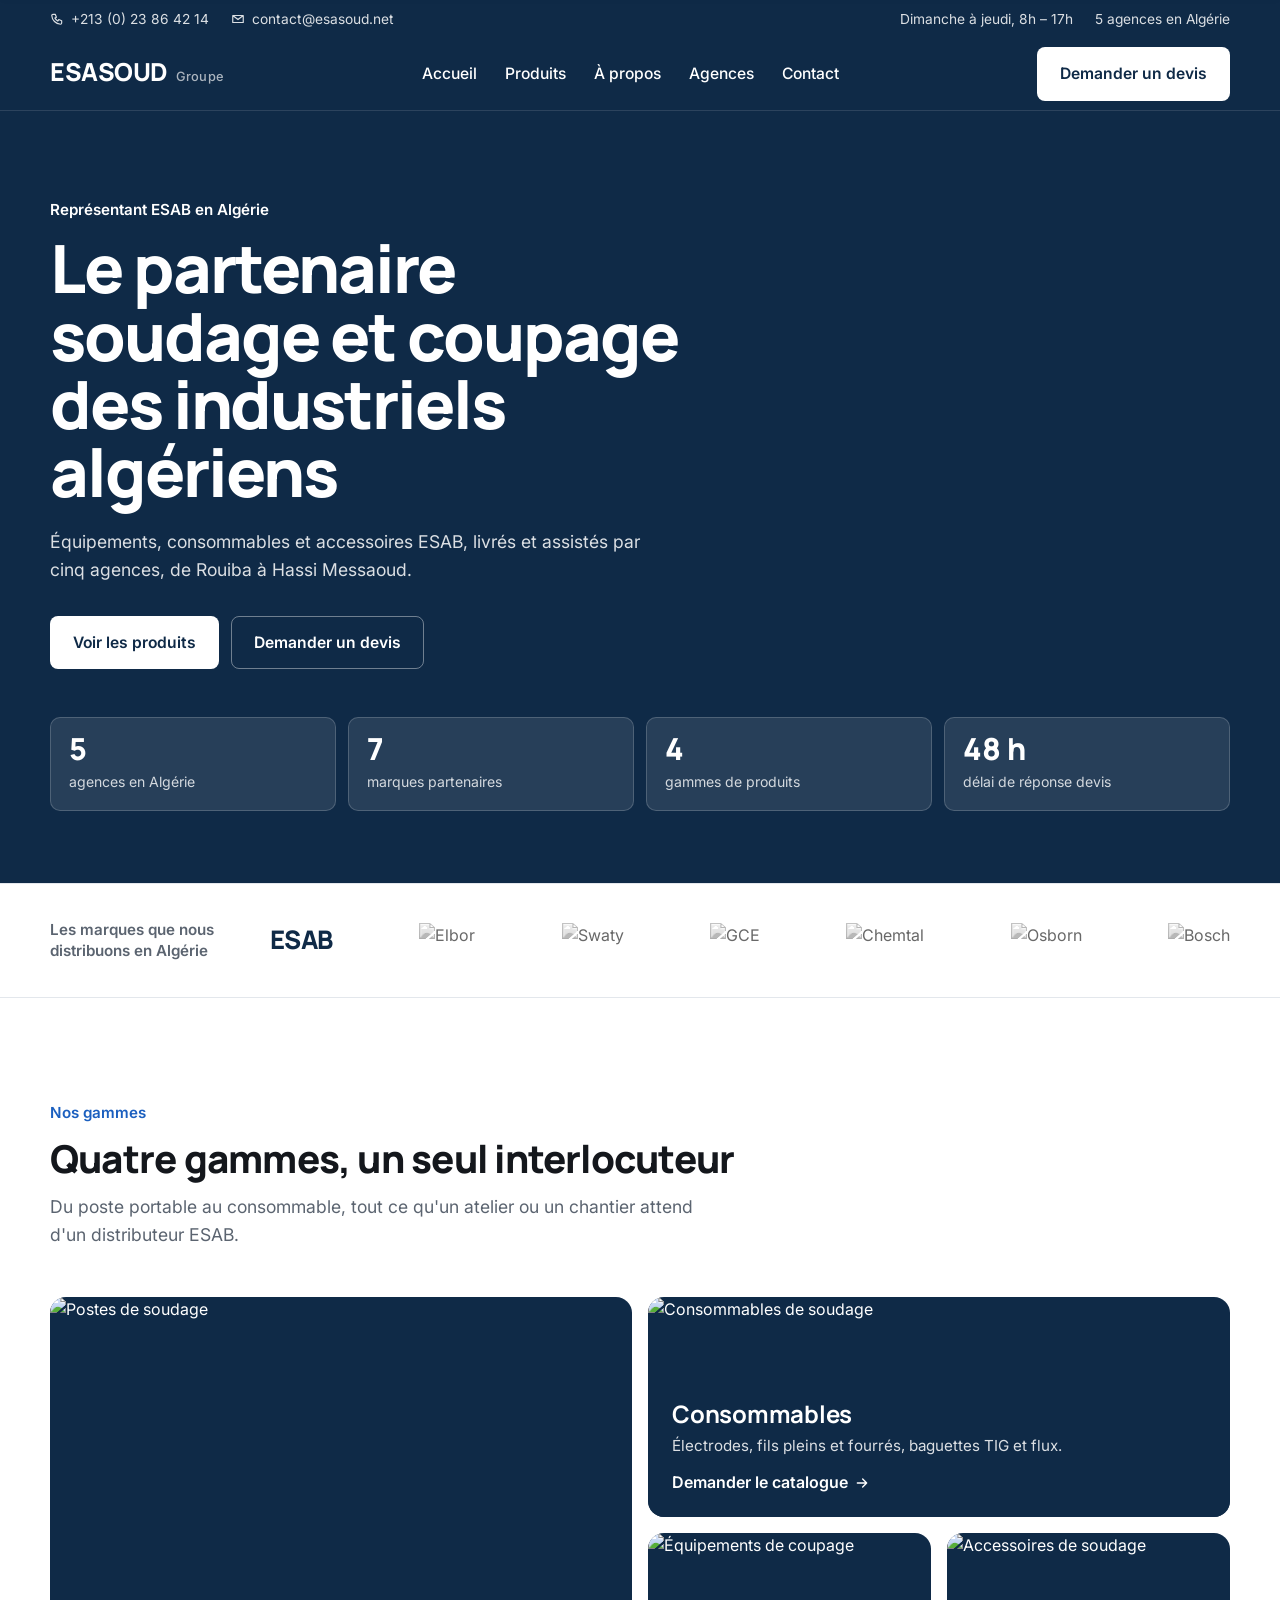
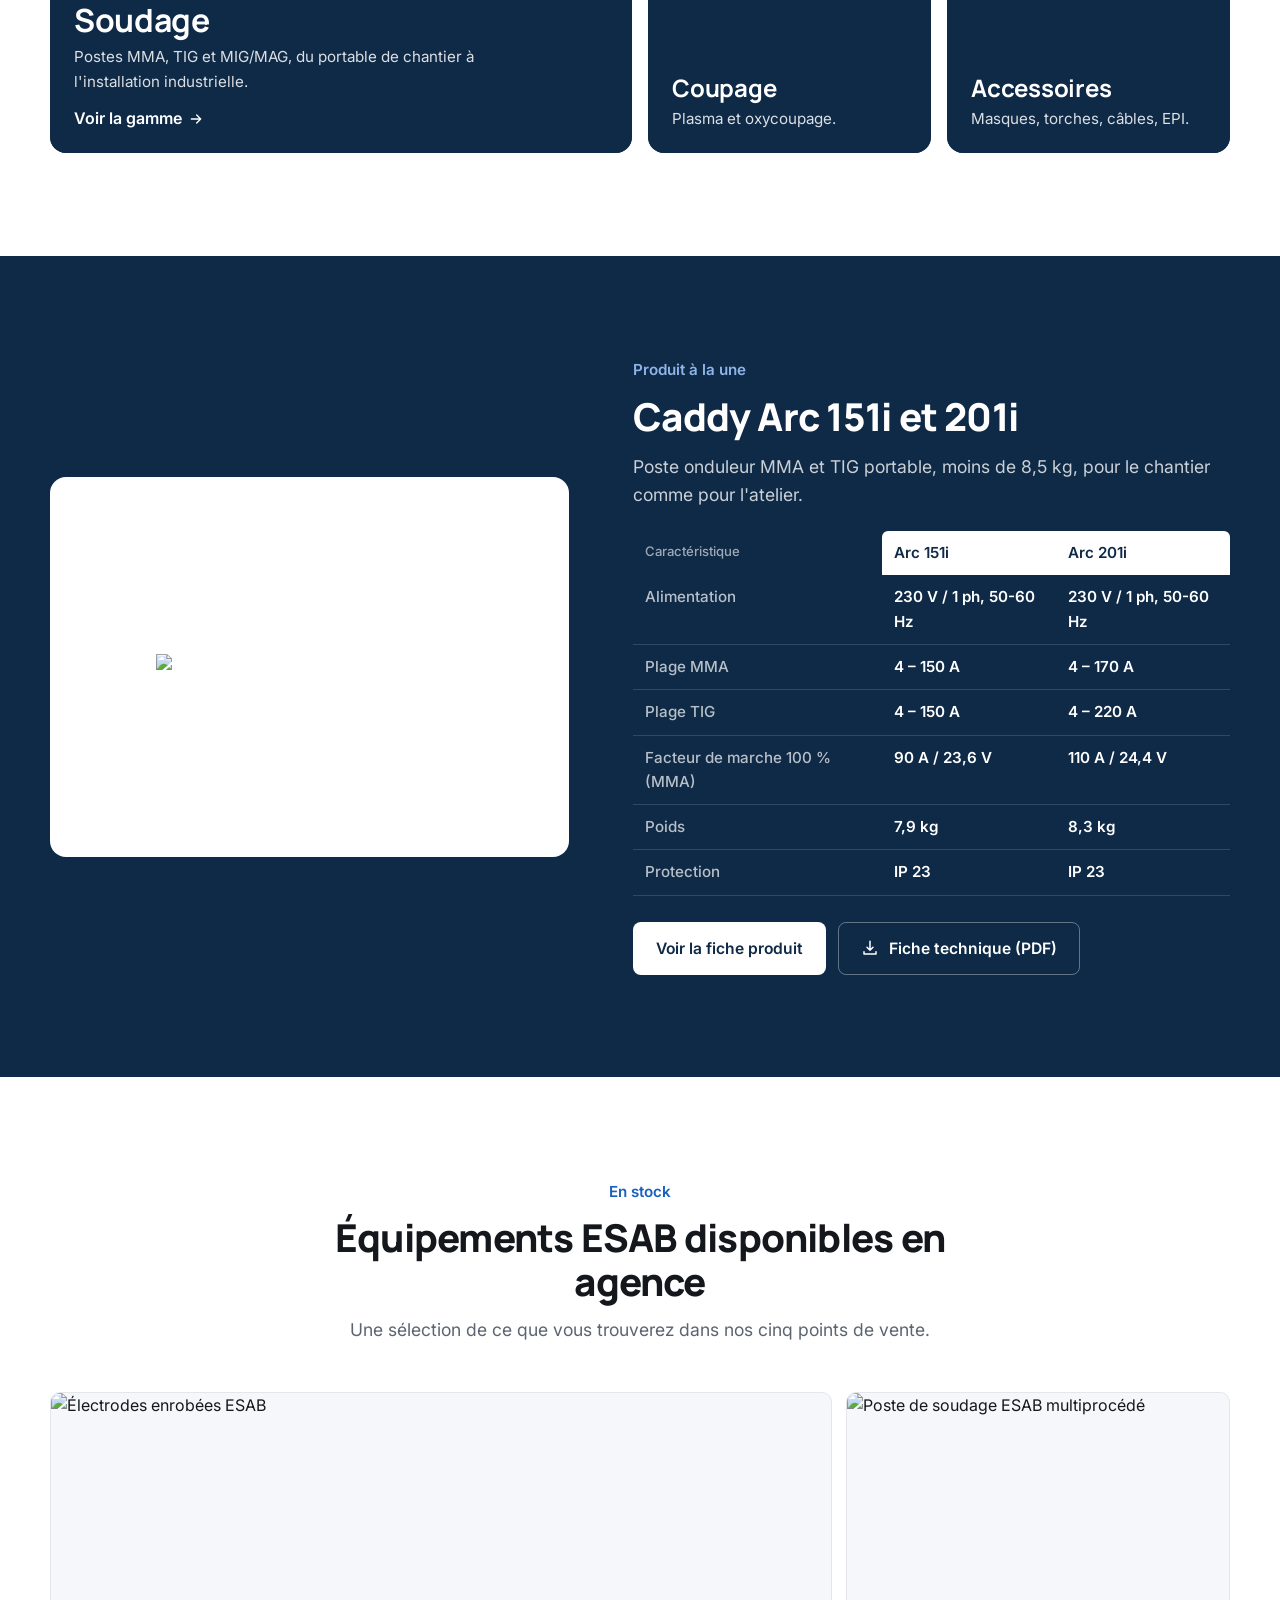
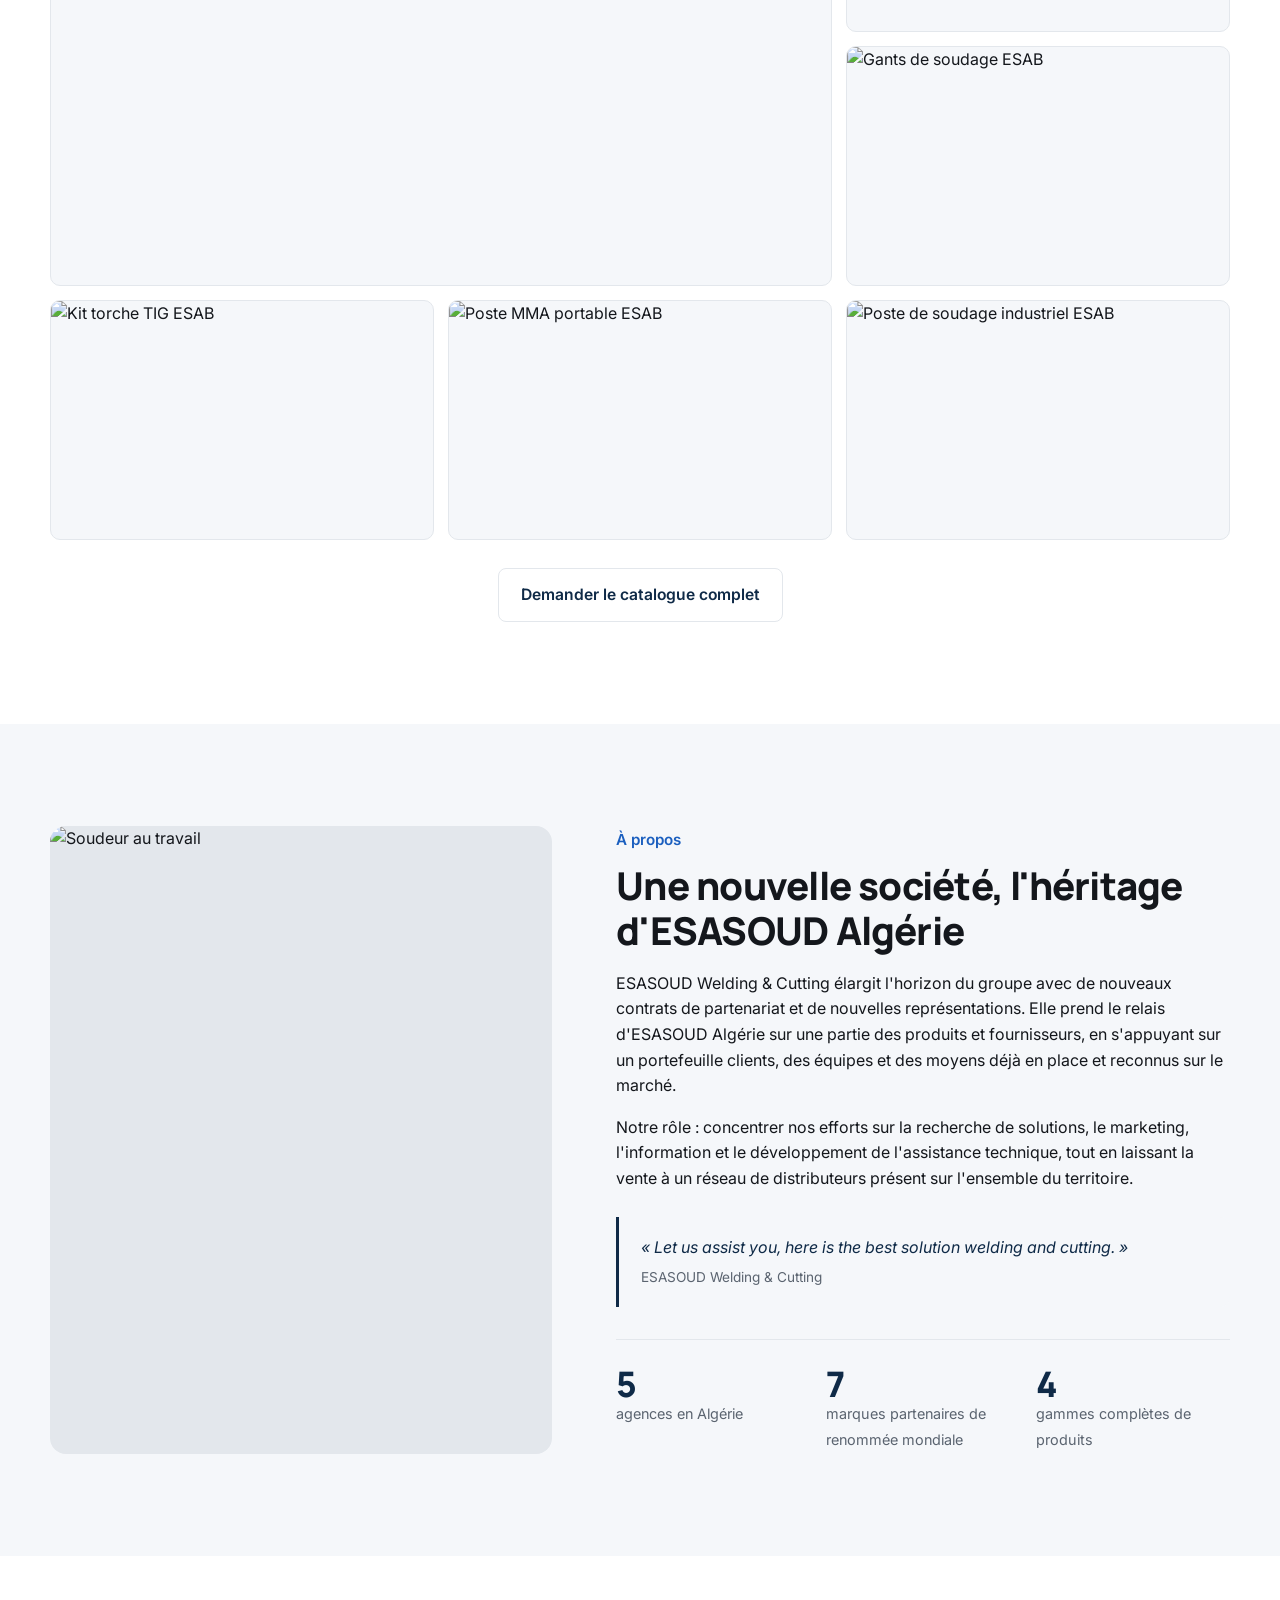
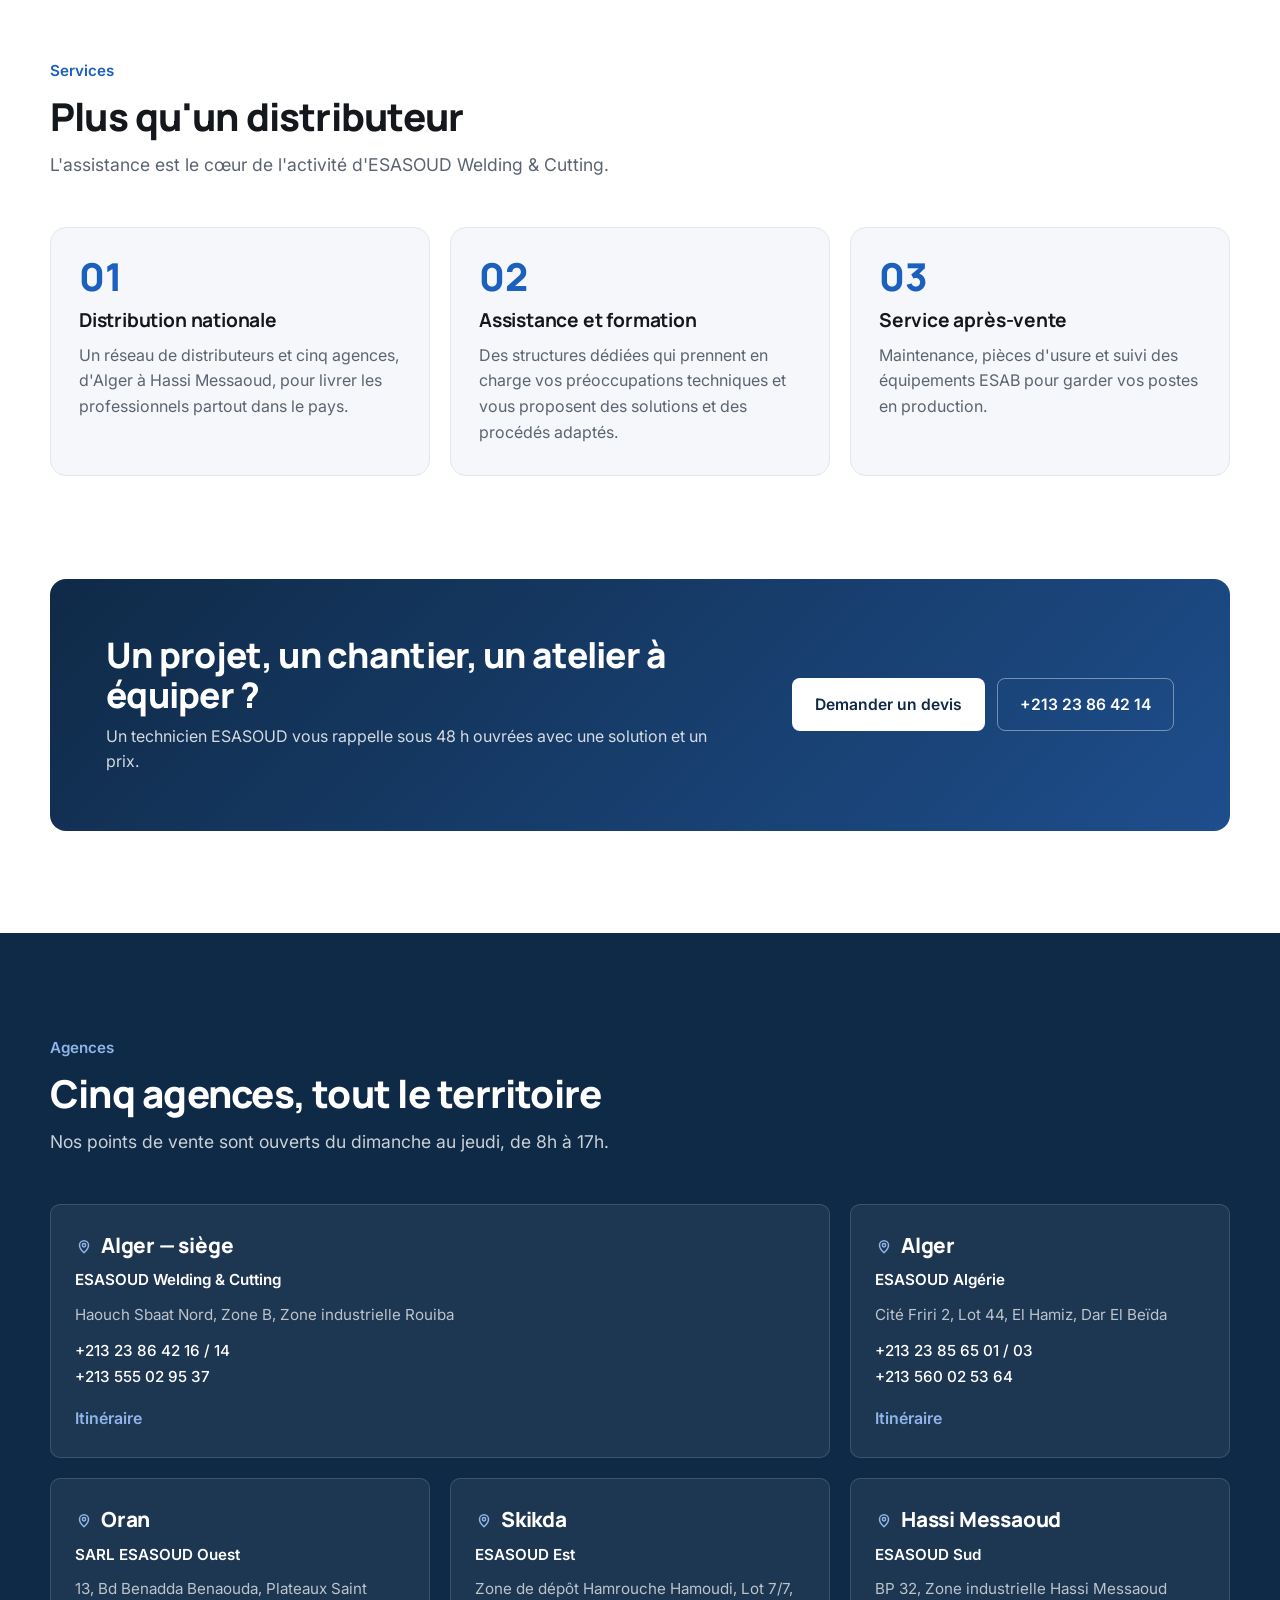
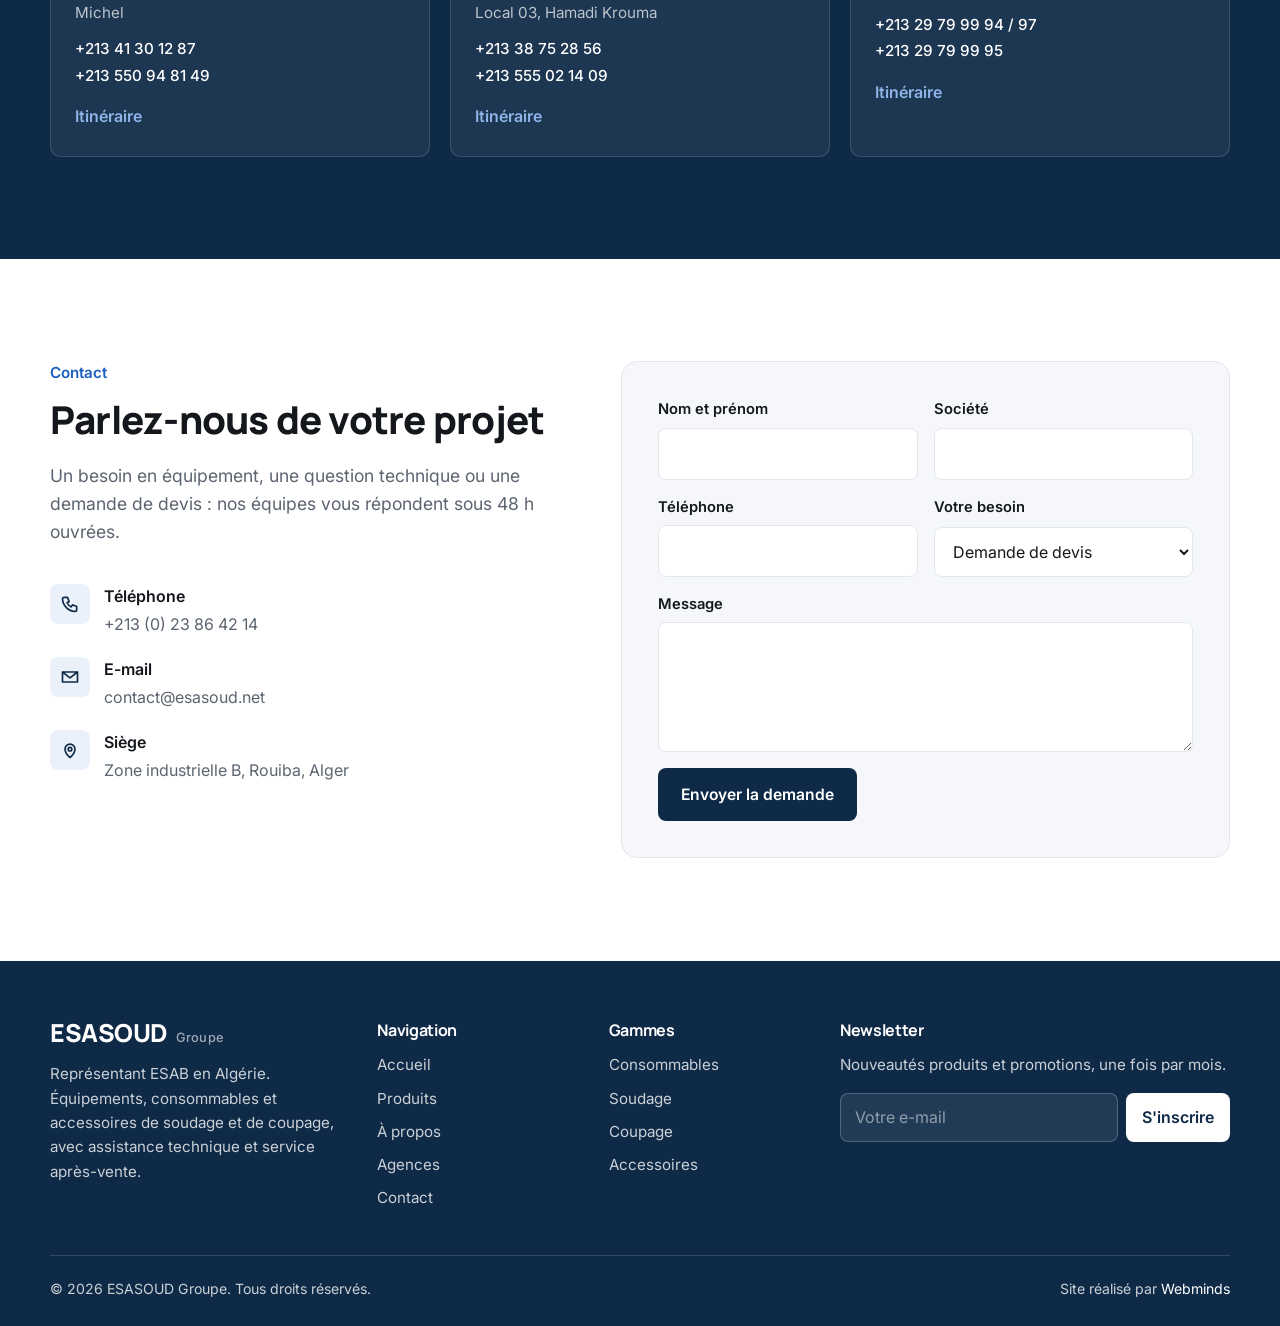
==== commit f6937a6a: "Galerie : suppression des images de démo du template, 6 produits ESAB conservés" ====
--- a/index.html
+++ b/index.html
@@ -178,18 +178,12 @@
           <p class="lead">Une sélection de ce que vous trouverez dans nos cinq points de vente.</p>
         </div>
         <div class="mosaic">
-          <figure class="big"><img src="https://www.esasoud.net/images/cobalt_thumbs/gallery23-44/727/8cc1994dde069571bfe5edf1e7822185.jpg" alt="Produit ESAB" loading="lazy" referrerpolicy="no-referrer"></figure>
-          <figure><img src="https://www.esasoud.net/images/cobalt_thumbs/gallery23-44/727/133dc45d6c6a6ee8ace3fd6c18f0c79e.jpg" alt="Produit ESAB" loading="lazy" referrerpolicy="no-referrer"></figure>
-          <figure><img src="https://www.esasoud.net/images/cobalt_thumbs/gallery23-43/727/62448a01125cebccfa3512491a345da9.jpg" alt="Produit ESAB" loading="lazy" referrerpolicy="no-referrer"></figure>
-          <figure><img src="https://www.esasoud.net/images/cobalt_thumbs/gallery23-43/727/14f0c92ade7d754a98d2b6ddd4fe560a.jpg" alt="Produit ESAB" loading="lazy" referrerpolicy="no-referrer"></figure>
-          <figure><img src="https://www.esasoud.net/images/cobalt_thumbs/gallery23-42/727/c9e61645f3f740197afa7fb17bf3d3ad.jpg" alt="Produit ESAB" loading="lazy" referrerpolicy="no-referrer"></figure>
-          <figure><img src="https://www.esasoud.net/images/cobalt_thumbs/gallery23-42/727/a46d465cb53412b43c73d9c793083875.jpg" alt="Produit ESAB" loading="lazy" referrerpolicy="no-referrer"></figure>
-          <figure><img src="https://www.esasoud.net/images/cobalt_thumbs/gallery23-41/727/d5d9d0e4068673aee603250d1eb43af8.jpg" alt="Produit ESAB" loading="lazy" referrerpolicy="no-referrer"></figure>
-          <figure class="big"><img src="https://www.esasoud.net/images/cobalt_thumbs/gallery23-41/727/6479eff8244e3eeb793efa29559f45f7.png" alt="Produit ESAB" loading="lazy" referrerpolicy="no-referrer"></figure>
-          <figure><img src="https://www.esasoud.net/images/cobalt_thumbs/gallery23-40/727/49633121e88e2125a7069937885d5163.jpg" alt="Produit ESAB" loading="lazy" referrerpolicy="no-referrer"></figure>
-          <figure><img src="https://www.esasoud.net/images/cobalt_thumbs/gallery23-40/727/4510067e63319389d8587e2cb12d4346.jpg" alt="Produit ESAB" loading="lazy" referrerpolicy="no-referrer"></figure>
-          <figure><img src="https://www.esasoud.net/images/cobalt_thumbs/gallery23-39/727/fb04791e435ada34da98c5ca40642149.jpg" alt="Produit ESAB" loading="lazy" referrerpolicy="no-referrer"></figure>
-          <figure><img src="https://www.esasoud.net/images/cobalt_thumbs/gallery23-39/727/20e17d247276908ce9c879c785afad72.jpg" alt="Produit ESAB" loading="lazy" referrerpolicy="no-referrer"></figure>
+          <figure class="big"><img src="https://www.esasoud.net/images/cobalt_thumbs/gallery23-44/727/8cc1994dde069571bfe5edf1e7822185.jpg" alt="Électrodes enrobées ESAB" loading="lazy" referrerpolicy="no-referrer"></figure>
+          <figure><img src="https://www.esasoud.net/images/cobalt_thumbs/gallery23-43/727/62448a01125cebccfa3512491a345da9.jpg" alt="Poste de soudage ESAB multiprocédé" loading="lazy" referrerpolicy="no-referrer"></figure>
+          <figure><img src="https://www.esasoud.net/images/cobalt_thumbs/gallery23-42/727/c9e61645f3f740197afa7fb17bf3d3ad.jpg" alt="Gants de soudage ESAB" loading="lazy" referrerpolicy="no-referrer"></figure>
+          <figure><img src="https://www.esasoud.net/images/cobalt_thumbs/gallery23-41/727/d5d9d0e4068673aee603250d1eb43af8.jpg" alt="Kit torche TIG ESAB" loading="lazy" referrerpolicy="no-referrer"></figure>
+          <figure><img src="https://www.esasoud.net/images/cobalt_thumbs/gallery23-40/727/49633121e88e2125a7069937885d5163.jpg" alt="Poste MMA portable ESAB" loading="lazy" referrerpolicy="no-referrer"></figure>
+          <figure><img src="https://www.esasoud.net/images/cobalt_thumbs/gallery23-39/727/fb04791e435ada34da98c5ca40642149.jpg" alt="Poste de soudage industriel ESAB" loading="lazy" referrerpolicy="no-referrer"></figure>
         </div>
         <div class="gallery-more"><a class="btn btn-outline" href="#contact">Demander le catalogue complet</a></div>
       </div>
--- a/assets/css/style.css
+++ b/assets/css/style.css
@@ -199,7 +199,7 @@
 /* ------------------------------------------------------------
    Gallery grid
    ------------------------------------------------------------ */
-.gallery-grid { display: grid; grid-template-columns: repeat(4, 1fr); gap: 16px; }
+.gallery-grid { display: grid; grid-template-columns: repeat(3, 1fr); gap: 16px; }
 .gallery-grid figure { margin: 0; aspect-ratio: 1; border-radius: var(--r); overflow: hidden; background: var(--bg-alt); border: 1px solid var(--line); }
 .gallery-grid img { width: 100%; height: 100%; object-fit: cover; }
 .gallery-more { margin-top: 28px; text-align: center; }
@@ -445,11 +445,11 @@
 .section-dark .agence-tel a { color: #fff; }
 .section-dark .agence .link { color: #8FB4E8; }
 
-.mosaic { display: grid; grid-template-columns: repeat(6, 1fr); grid-auto-rows: 180px; gap: 12px; }
+.mosaic { display: grid; grid-template-columns: repeat(3, 1fr); grid-auto-rows: 240px; gap: 14px; }
 .mosaic figure { margin: 0; border-radius: var(--r); overflow: hidden; background: var(--bg-alt); border: 1px solid var(--line); }
 .mosaic img { width: 100%; height: 100%; object-fit: cover; }
 .mosaic .big { grid-column: span 2; grid-row: span 2; }
-@media (max-width: 900px) { .mosaic { grid-template-columns: repeat(3, 1fr); grid-auto-rows: 150px; } }
+@media (max-width: 900px) { .mosaic { grid-auto-rows: 180px; } }
 @media (max-width: 560px) { .mosaic { grid-template-columns: repeat(2, 1fr); grid-auto-rows: 140px; } .mosaic .big { grid-column: span 2; } }
 
 .services-v2 { display: grid; grid-template-columns: repeat(3, 1fr); gap: 20px; }
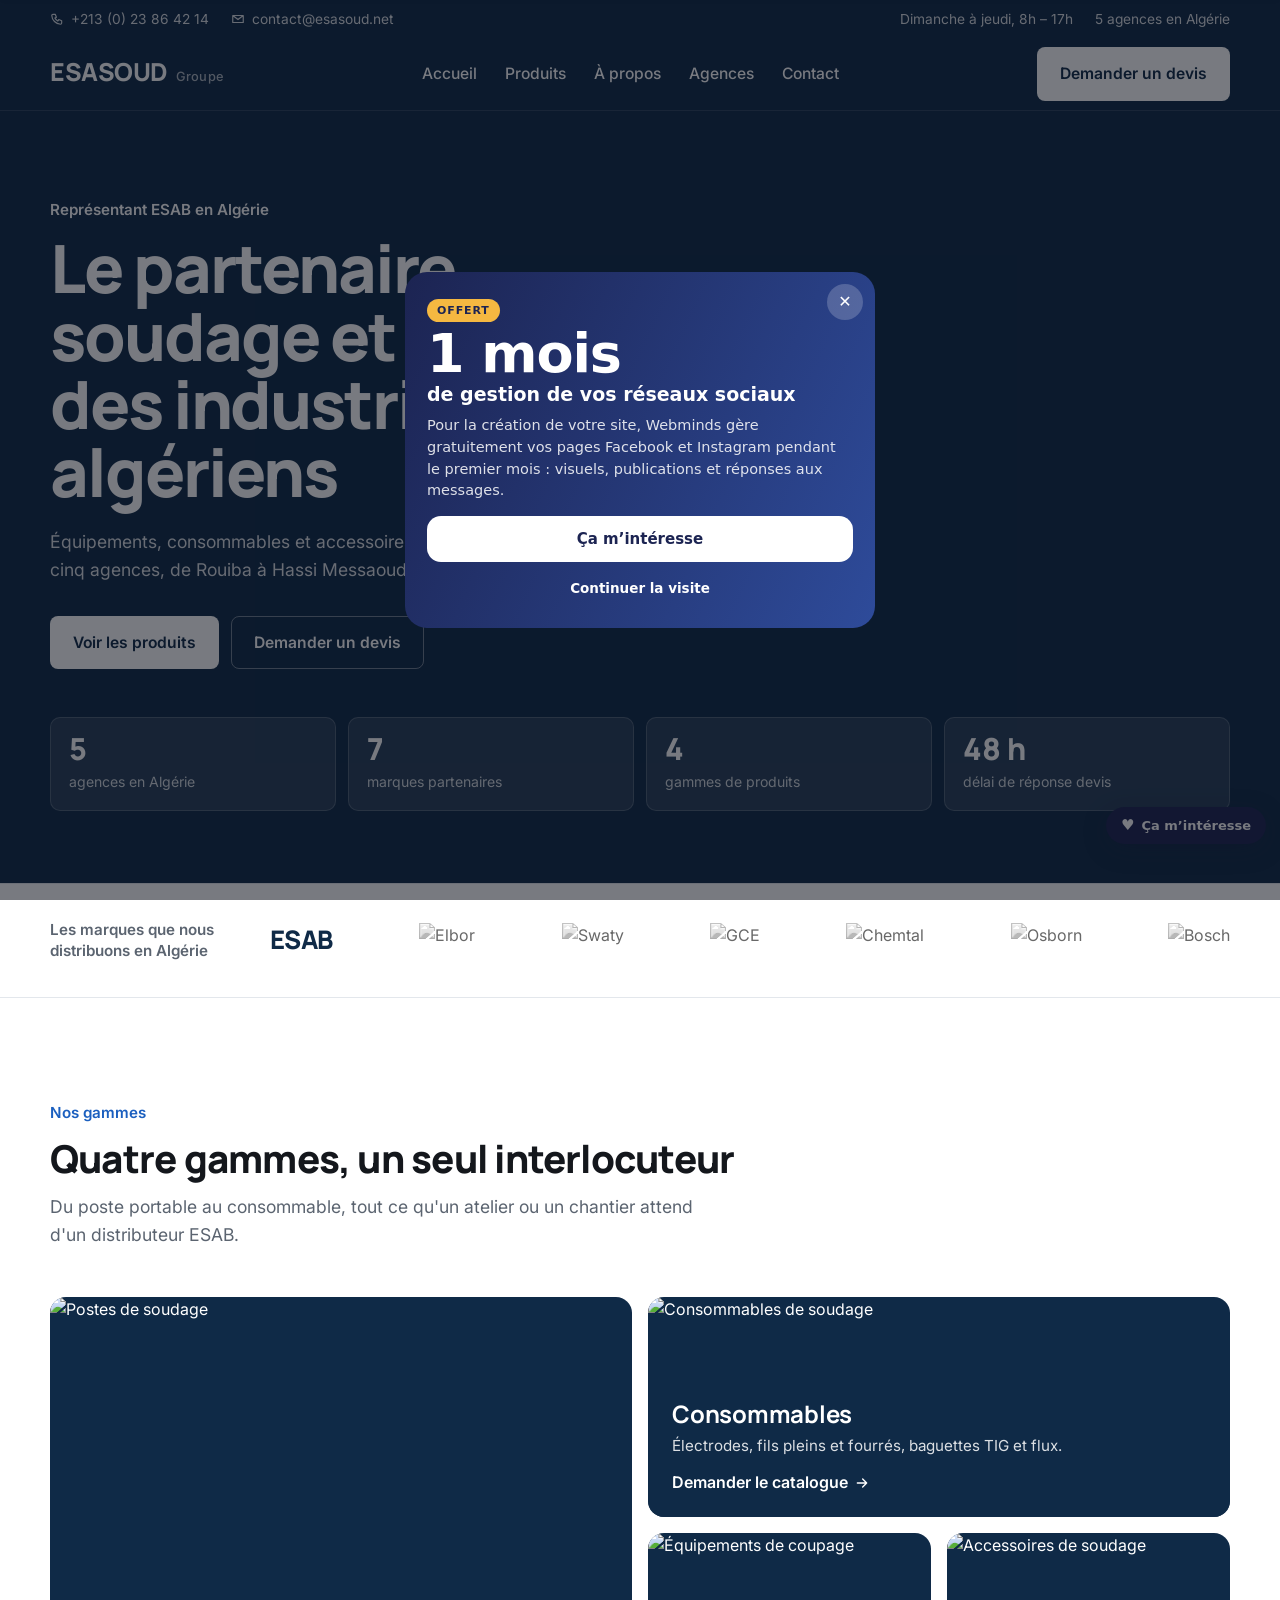
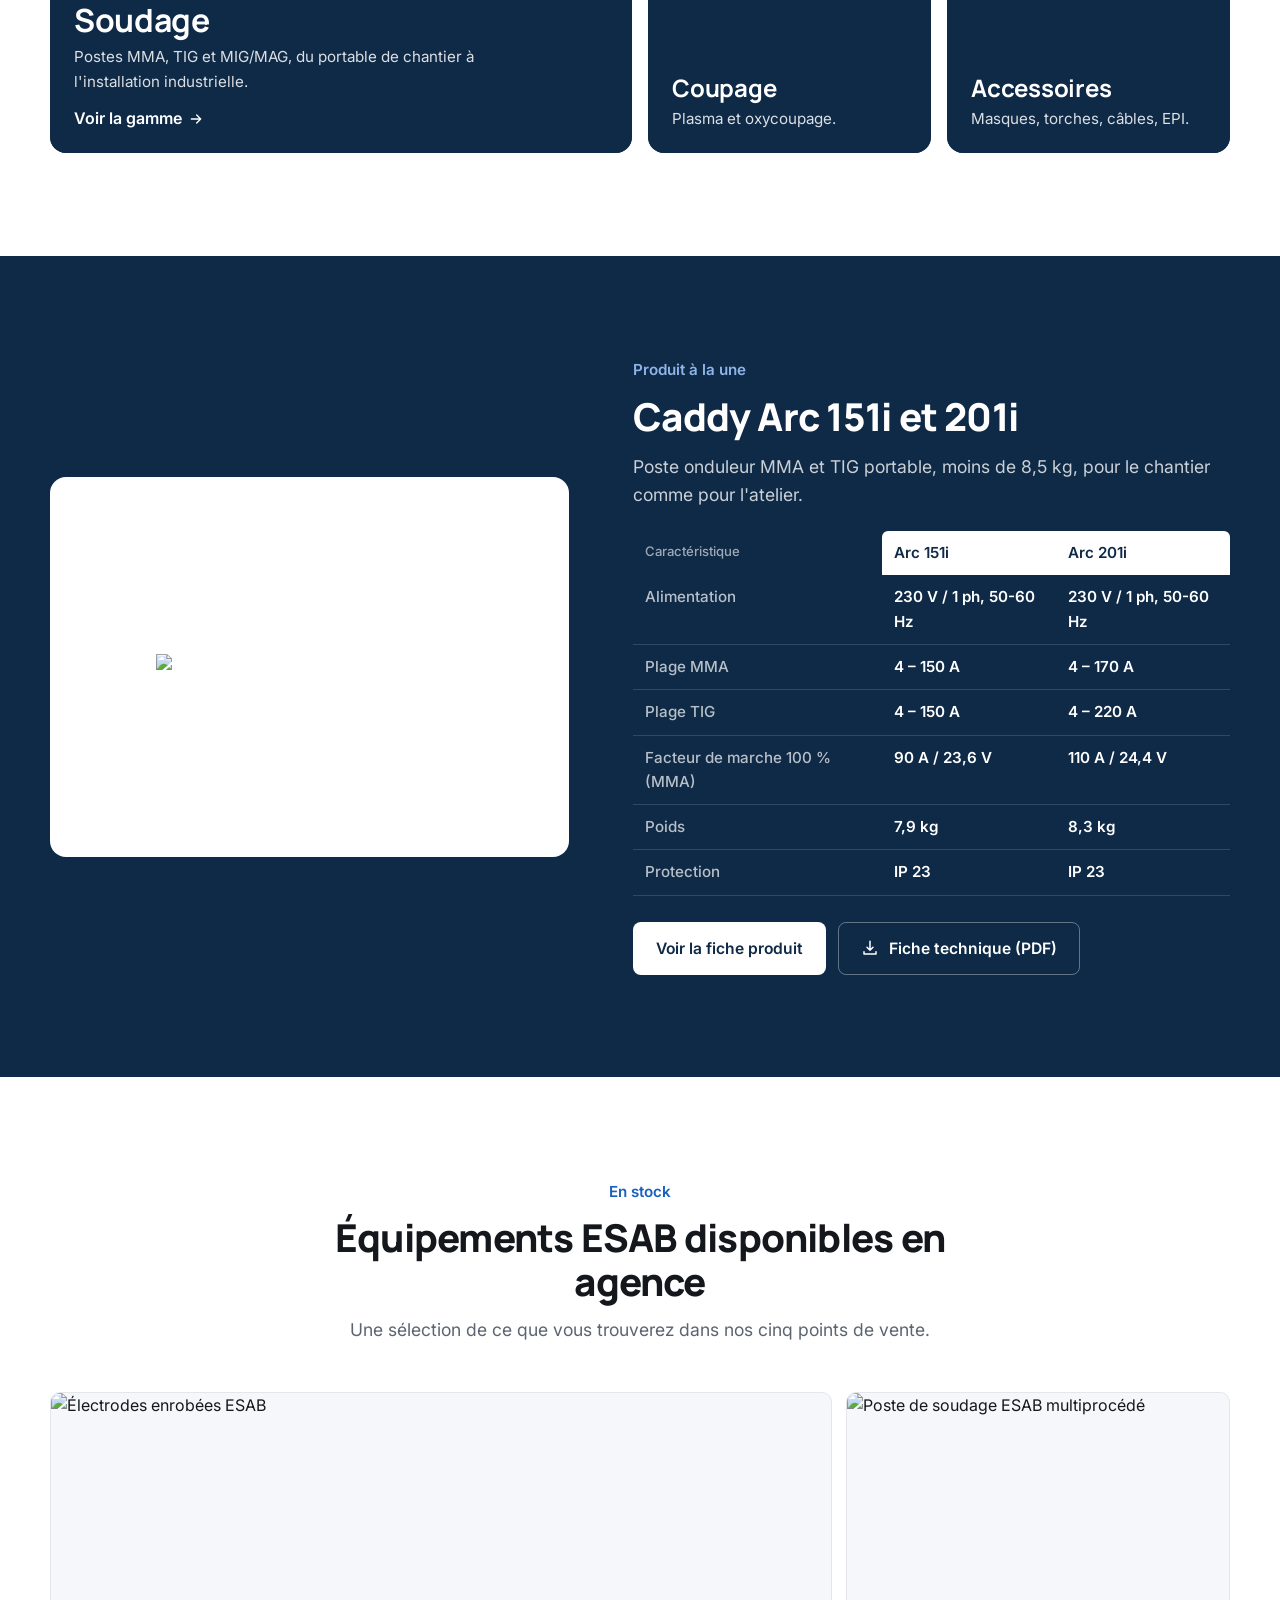
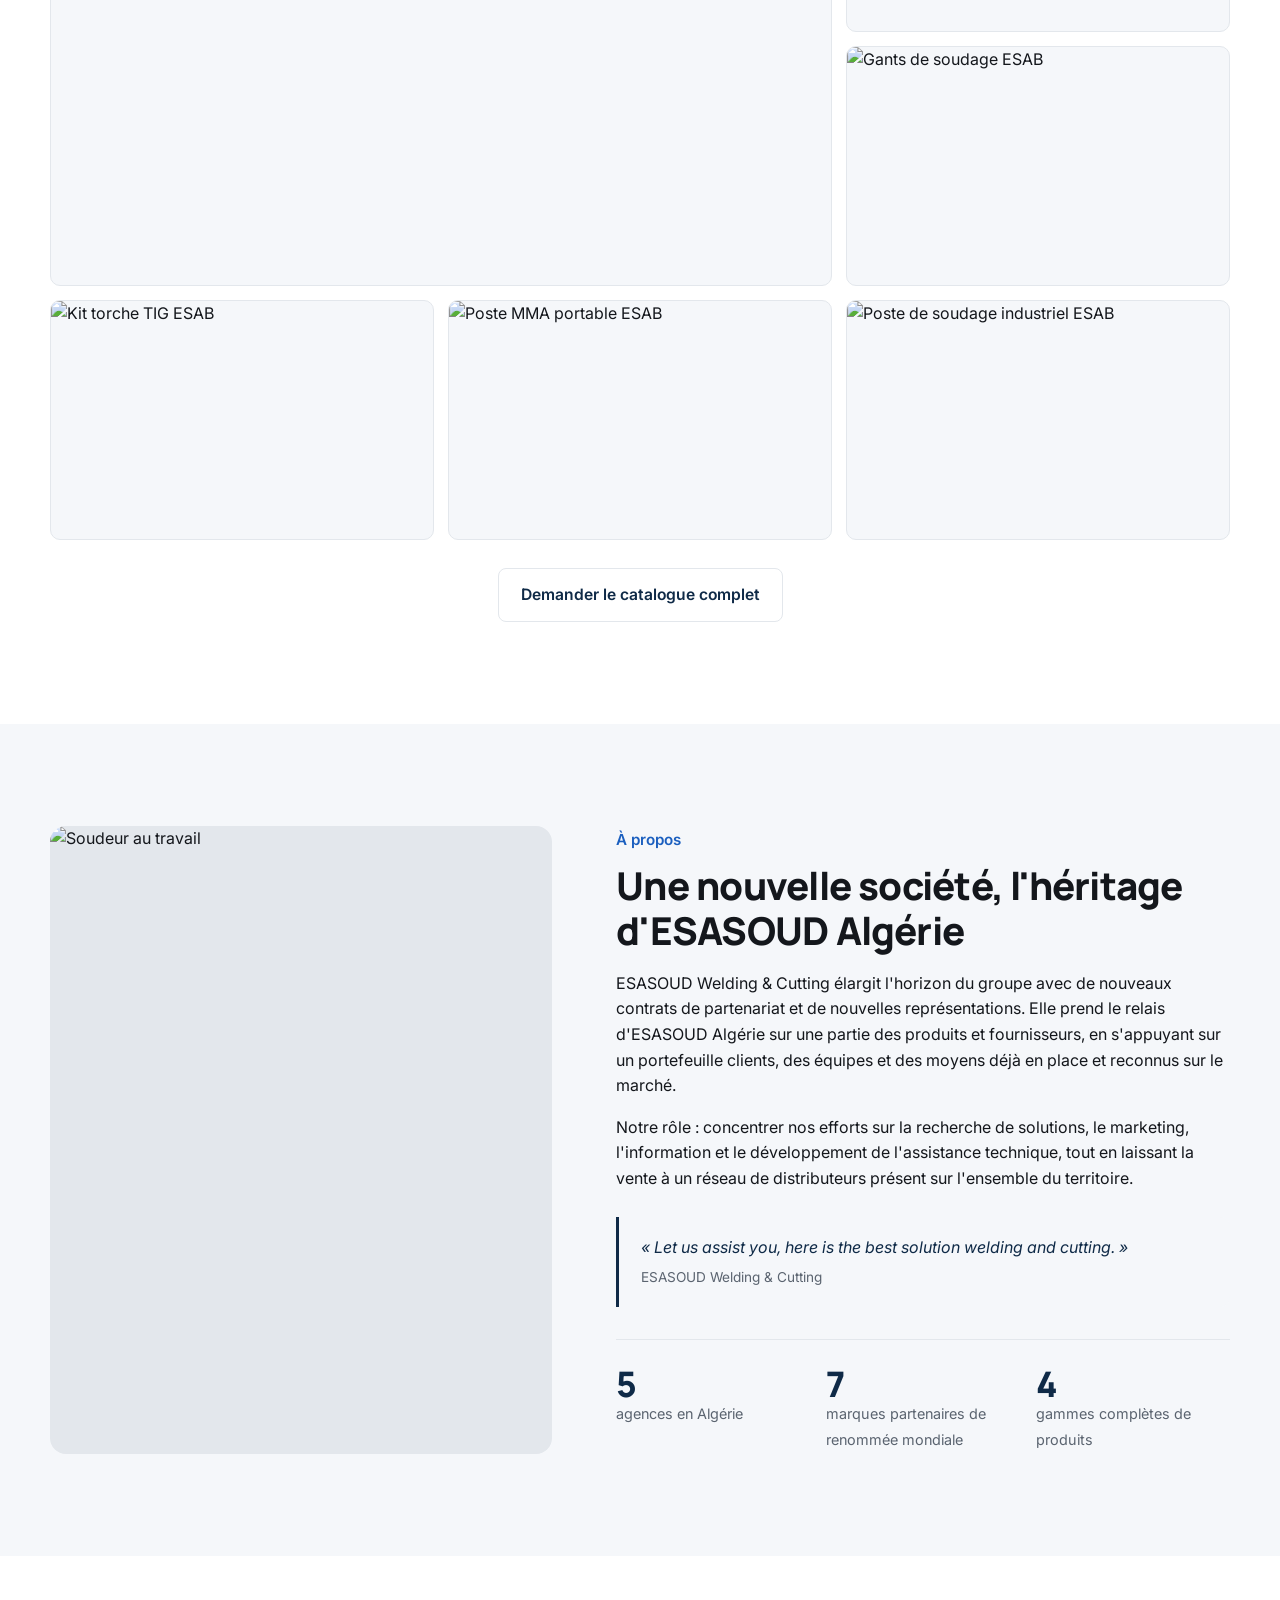
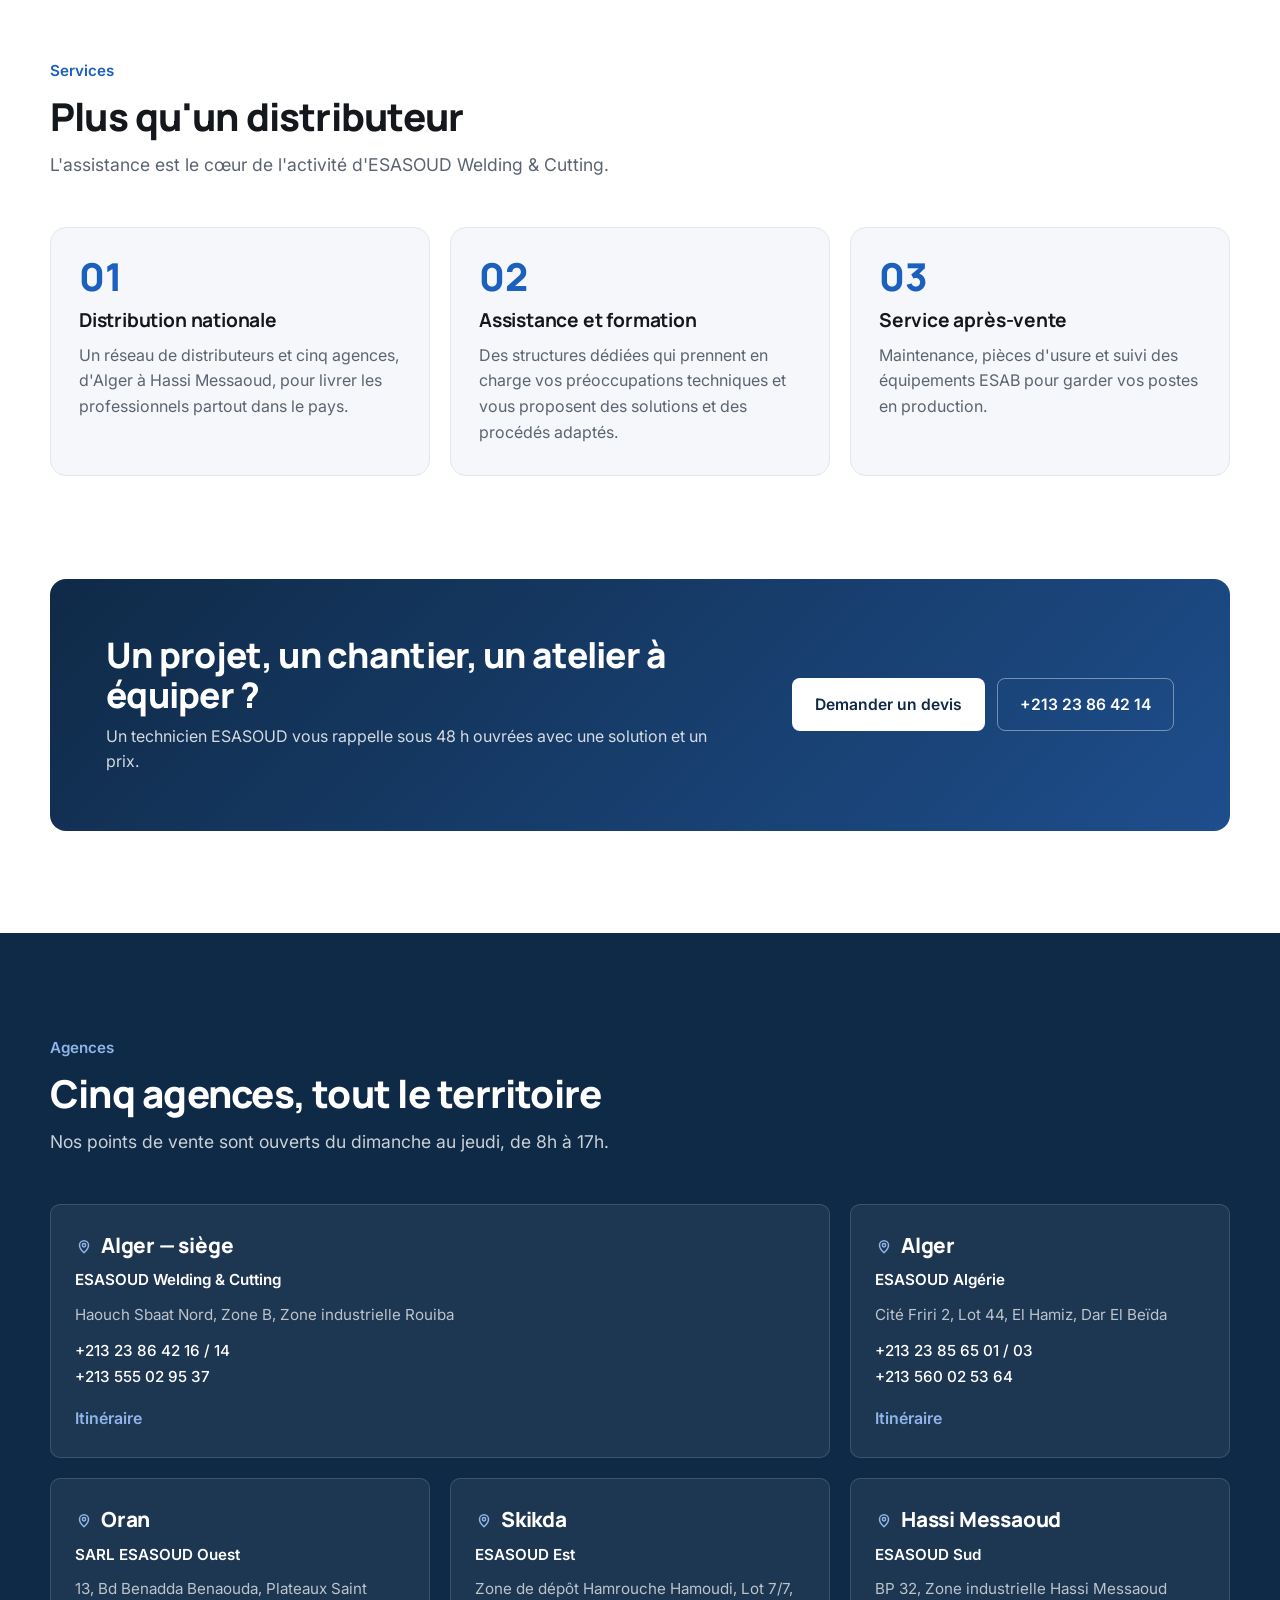
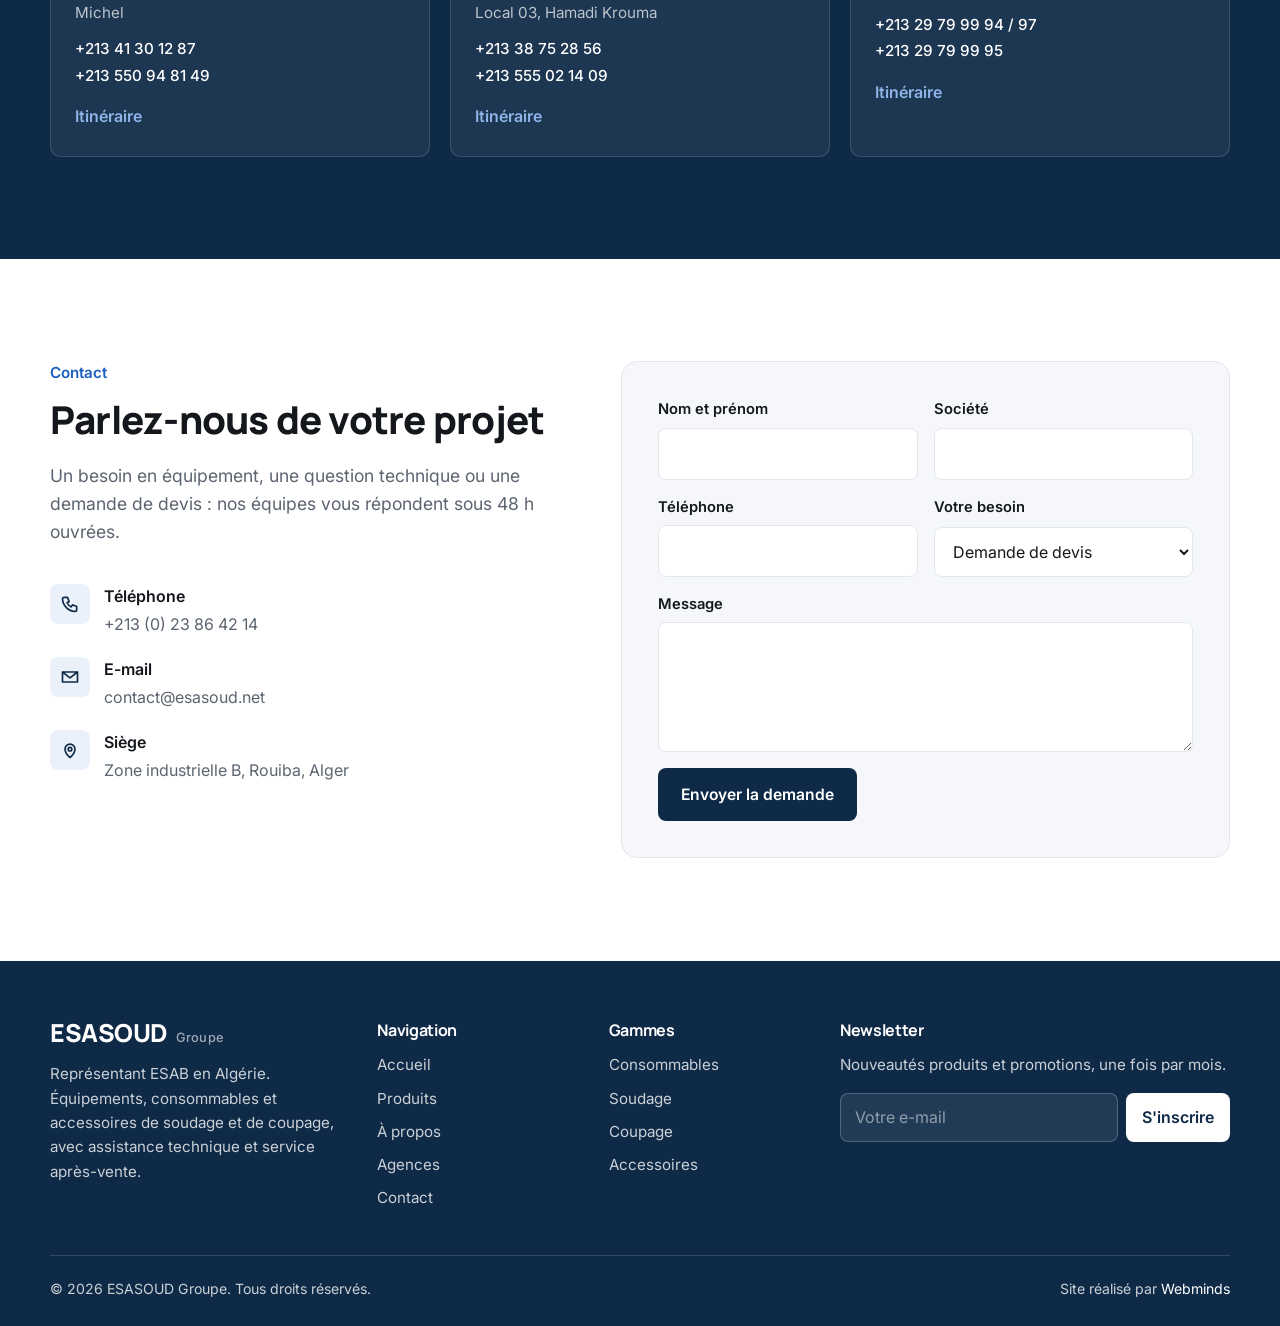
==== commit 030388bd: "Pop-up « 1 mois de réseaux sociaux offert » et bouton « Ça m'intéresse » (envoi WhatsApp)" ====
--- a/index.html
+++ b/index.html
@@ -442,6 +442,42 @@
       if (!form.checkValidity()) { form.reportValidity(); return; }
       form.classList.add('is-sent');
     });
-  </script>
-</body>
+  </script><script data-wml>(function(){if(window.__wmL)return;window.__wmL=1;
+var C={"p": "ESASOUD", "mail": null, "wa": "213797372452", "v": [["/", "Version corporate", "Claire et rassurante"]]};
+function ready(f){document.readyState==='loading'?document.addEventListener('DOMContentLoaded',f):f()}
+ready(function(){
+var css='.wmL-b{position:fixed;right:14px;bottom:calc(56px + env(safe-area-inset-bottom));z-index:2147483000;border:0;border-radius:999px;background:#1C2452;color:#fff;font:700 13px/1 system-ui,-apple-system,Segoe UI,Roboto,sans-serif;padding:11px 15px;box-shadow:0 6px 22px rgba(20,30,60,.35);cursor:pointer;display:flex;align-items:center;gap:7px}'
++'@media(max-width:520px){.wmL-b{bottom:calc(112px + env(safe-area-inset-bottom));font-size:12.5px;padding:10px 13px}}'
++'.wmL-m{position:fixed;inset:0;z-index:2147483001;background:rgba(10,14,25,.55);display:none;align-items:flex-end;justify-content:center;font-family:system-ui,-apple-system,Segoe UI,Roboto,sans-serif}.wmL-m.on{display:flex}@media(min-width:700px){.wmL-m{align-items:center;padding:20px}}'
++'.wmL-x{box-sizing:border-box;position:relative;background:#fff;color:#1C2452;width:100%;max-width:470px;max-height:92vh;overflow:auto;border-radius:22px 22px 0 0;padding:24px 22px calc(22px + env(safe-area-inset-bottom));text-align:left}@media(min-width:700px){.wmL-x{border-radius:22px}}'
++'.wmL-x *{box-sizing:border-box}.wmL-c{position:absolute;top:12px;right:12px;width:36px;height:36px;border:0;border-radius:50%;background:#F0F2F1;font-size:16px;cursor:pointer;color:#1C2452}'
++'.wmL-x h3{font:800 26px/1.1 system-ui,-apple-system,sans-serif;margin:4px 40px 10px 0;color:inherit}.wmL-x p{margin:0 0 14px;line-height:1.5;font-size:14.5px;opacity:.85}'
++'.wmL-o{background:linear-gradient(115deg,#1C2452,#2E4B9A);color:#fff}.wmL-o .wmL-c{background:rgba(255,255,255,.2);color:#fff}.wmL-big{font:900 54px/.95 system-ui,-apple-system,sans-serif;letter-spacing:-.02em;margin:6px 0 2px}.wmL-big small{display:block;font-size:19px;font-weight:700;letter-spacing:0;margin-top:6px}'
++'.wmL-tag{display:inline-block;background:#F5B841;color:#1C2452;font:800 11px system-ui,sans-serif;letter-spacing:.08em;border-radius:999px;padding:5px 10px}'
++'.wmL-btn{display:flex;align-items:center;justify-content:center;width:100%;border:0;border-radius:14px;padding:14px;font:800 15px system-ui,-apple-system,sans-serif;cursor:pointer;margin-top:8px}.wmL-w{background:#fff;color:#1C2452}.wmL-g{background:#1FAF55;color:#fff}.wmL-n{background:#1C2452;color:#fff}.wmL-l{background:transparent;color:inherit;font-weight:600;font-size:13.5px;padding:10px}'
++'.wmL-s{font:700 11.5px system-ui,sans-serif;text-transform:uppercase;letter-spacing:.06em;opacity:.6;margin:12px 0 8px}.wmL-ch{display:grid;gap:8px}.wmL-ch label{display:flex;align-items:center;gap:10px;border:1.5px solid #E2E6E3;border-radius:12px;padding:11px 12px;cursor:pointer;font-size:14px;font-weight:600}.wmL-ch label small{display:block;font-weight:500;opacity:.65;font-size:12px}.wmL-ch input{width:18px;height:18px;flex:none;accent-color:#1FAF55}'
++'.wmL-f{display:grid;gap:8px;margin:12px 0 6px}.wmL-f input{border:1.5px solid #E2E6E3;border-radius:12px;padding:12px;font:500 16px system-ui,sans-serif;color:#1C2452;background:#fff;-webkit-user-select:text!important;user-select:text!important;width:100%}'
++'.wmL-ok{text-align:center}.wmL-ok i{display:grid;place-items:center;width:64px;height:64px;margin:6px auto 12px;border-radius:50%;background:#E8F7EE;color:#1FAF55;font-style:normal;font-size:30px}';
+var st=document.createElement('style');st.textContent=css;document.head.appendChild(st);
+function ss(k,v){try{if(v===undefined)return sessionStorage.getItem(k);sessionStorage.setItem(k,v)}catch(e){}}
+var p=location.pathname,cur=0;C.v.forEach(function(v,i){if(v[0]!=='/'&&p.indexOf(v[0])===0)cur=i});
+var off=document.createElement('div');off.className='wmL-m';off.innerHTML='<div class="wmL-x wmL-o" role="dialog" aria-modal="true"><button class="wmL-c" type="button" aria-label="Fermer">✕</button><span class="wmL-tag">OFFERT</span><div class="wmL-big">1 mois<small>de gestion de vos réseaux sociaux</small></div><p style="margin-top:12px">Pour la création de votre site, Webminds gère gratuitement vos pages Facebook et Instagram pendant le premier mois : visuels, publications et réponses aux messages.</p><button class="wmL-btn wmL-w" type="button" data-i>Ça m’intéresse</button><button class="wmL-btn wmL-l" type="button" data-c>Continuer la visite</button></div>';
+var ch='';C.v.forEach(function(v,i){ch+='<label><input type="radio" name="wmLv" value="'+v[1]+'"'+(i===cur?' checked':'')+'><span>'+v[1]+(v[2]?'<small>'+v[2]+'</small>':'')+'</span></label>'});
+var it=document.createElement('div');it.className='wmL-m';it.innerHTML='<div class="wmL-x" role="dialog" aria-modal="true"><button class="wmL-c" type="button" aria-label="Fermer">✕</button><div data-s1><h3>Cette maquette vous plaît ?</h3><p>Choisissez la version qui vous intéresse : Webminds vous recontacte pour vous la présenter.</p>'+(C.v.length>1?'<div class="wmL-s">La version préférée</div><div class="wmL-ch">'+ch+'</div>':'')+'<div class="wmL-s">En plus</div><div class="wmL-ch"><label><input type="checkbox" value="Gestion des réseaux sociaux (1 mois offert)"><span>Réseaux sociaux<small>1 mois de gestion offert avec le site</small></span></label></div><div class="wmL-f"><input name="n" placeholder="Votre nom" autocomplete="name"><input name="t" type="tel" inputmode="tel" placeholder="Votre téléphone (facultatif)" autocomplete="tel"></div><button class="wmL-btn wmL-g" type="button" data-w>Envoyer sur WhatsApp</button>'+(C.mail?'<button class="wmL-btn wmL-l" type="button" data-e>Envoyer par e-mail</button>':'')+'</div><div class="wmL-ok" data-s2 hidden><i>✓</i><h3 style="margin:0 0 8px">Merci !</h3><p>Votre choix a bien été transmis à Webminds. Nous vous recontactons très vite.</p><button class="wmL-btn wmL-n" type="button" data-c>Continuer la visite</button></div></div>';
+document.body.appendChild(off);document.body.appendChild(it);
+var b=document.createElement('button');b.type='button';b.className='wmL-b';b.innerHTML='<b style="font-size:15px">♥</b>Ça m’intéresse';document.body.appendChild(b);
+function op(m){off.classList.remove('on');it.classList.remove('on');m.classList.add('on')}
+[off,it].forEach(function(m){m.addEventListener('click',function(e){if(e.target===m||e.target.closest('.wmL-c')||e.target.closest('[data-c]'))m.classList.remove('on')})});
+b.onclick=function(){op(it)};off.querySelector('[data-i]').onclick=function(){op(it)};
+function msg(){var v=(it.querySelector('input[name=wmLv]:checked')||{}).value||C.v[cur][1],x=[].map.call(it.querySelectorAll('input[type=checkbox]:checked'),function(c){return c.value}),n=it.querySelector('[name=n]').value.trim(),t=it.querySelector('[name=t]').value.trim();
+ return{v:v,x:x,n:n,t:t,txt:'Bonjour Webminds, la maquette '+C.p+' m’intéresse.\nVersion préférée : '+v+(x.length?'\nEn plus : '+x.join(', '):'')+(n?'\nNom : '+n:'')+(t?'\nTéléphone : '+t:'')+'\nLien : '+location.origin+C.v[cur][0]}}
+function mail(m){if(!C.mail)return;try{fetch('https://formsubmit.co/ajax/'+C.mail,{method:'POST',keepalive:true,headers:{'Content-Type':'application/json','Accept':'application/json'},body:JSON.stringify({_subject:'Maquette '+C.p+' : intéressé ('+m.v+')',Prospect:C.p,Version:m.v,Options:m.x.join(', ')||'-',Nom:m.n||'-',Telephone:m.t||'-',Lien:location.origin+C.v[cur][0],_template:'table',_captcha:'false'})}).catch(function(){})}catch(e){}}
+function done(){it.querySelector('[data-s1]').hidden=true;it.querySelector('[data-s2]').hidden=false;ss('wmL-sent','1')}
+it.querySelector('[data-w]').onclick=function(){var m=msg();mail(m);done();location.href='https://wa.me/'+C.wa+'?text='+encodeURIComponent(m.txt)};
+var e=it.querySelector('[data-e]');if(e)e.onclick=function(){mail(msg());done()};
+var sh=ss('wmL-off');addEventListener('scroll',function(){var r=(scrollY+innerHeight)/document.documentElement.scrollHeight;
+ if(!sh&&scrollY>500&&r>.3){sh=1;ss('wmL-off','1');op(off)}
+ if(!ss('wmL-it')&&!ss('wmL-sent')&&sh&&r>.92&&!off.classList.contains('on')){ss('wmL-it','1');op(it)}},{passive:true});
+});})();
+</script></body>
 </html>
